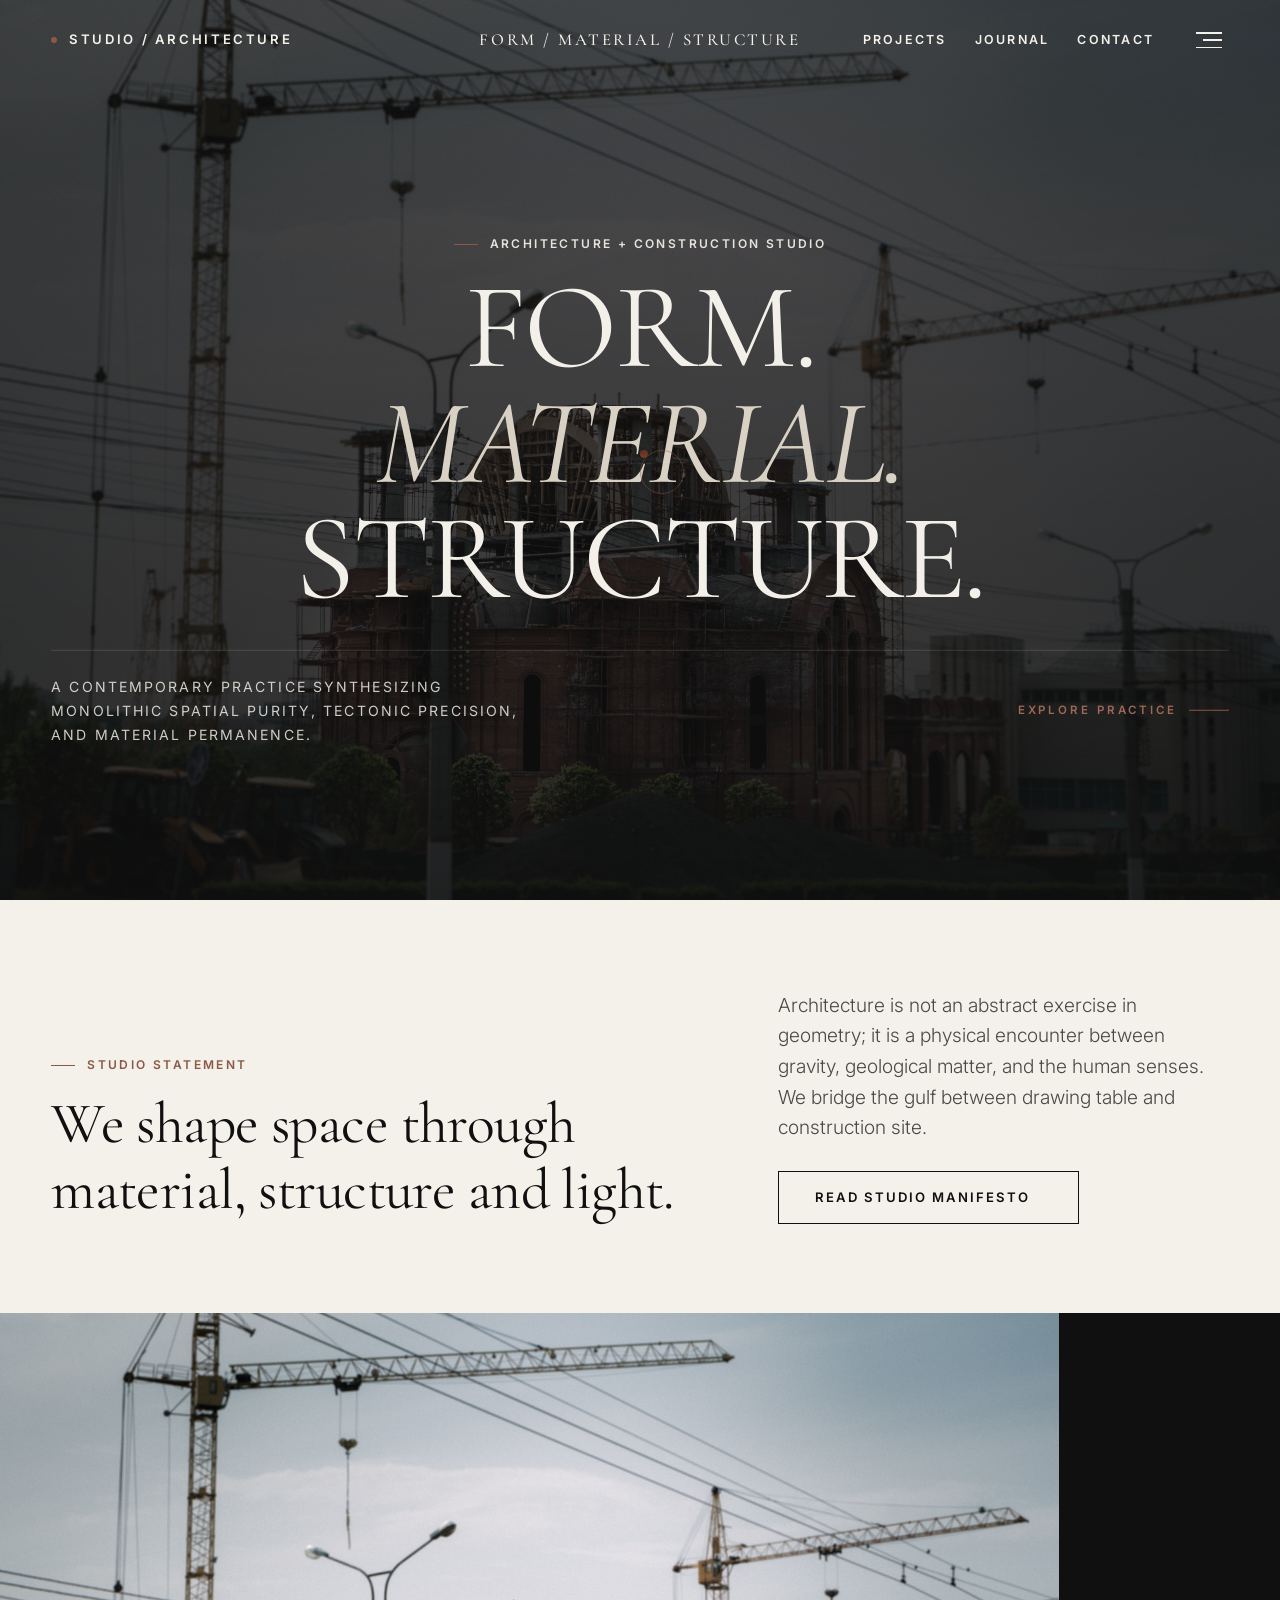
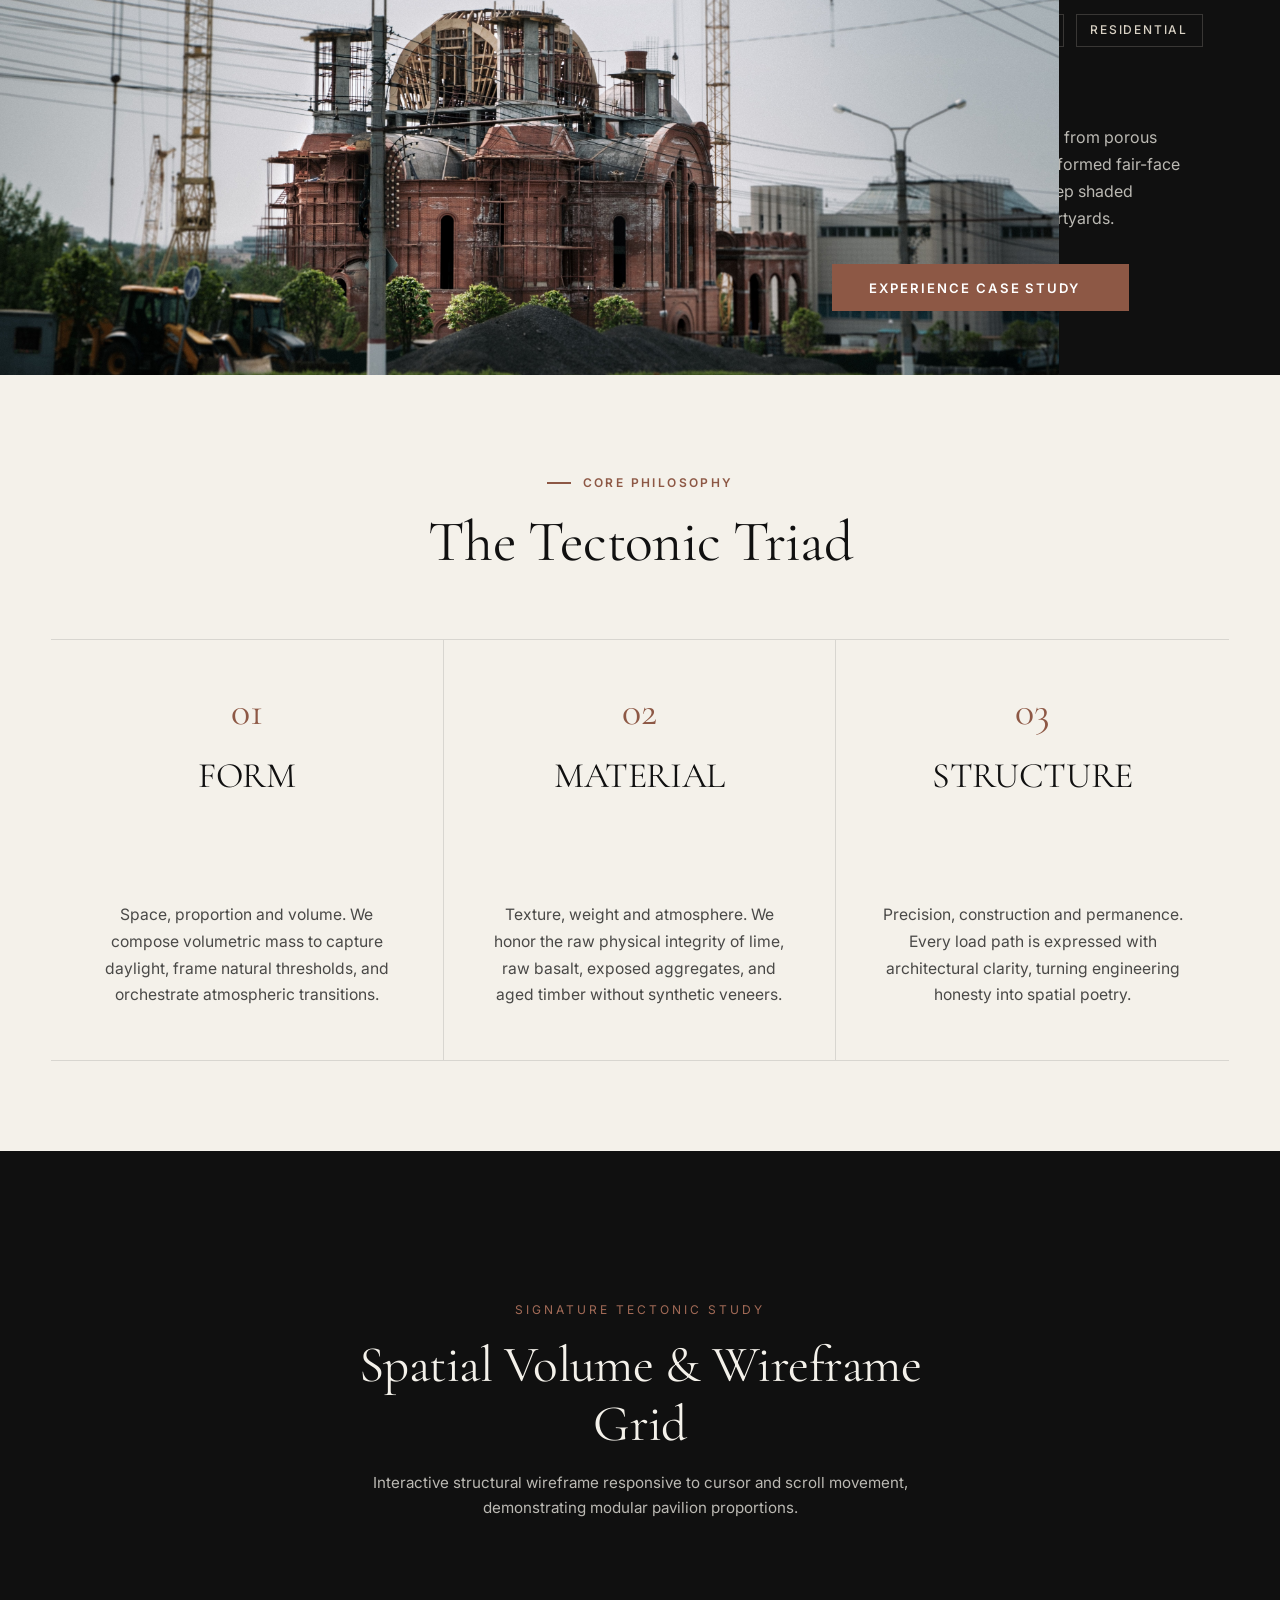
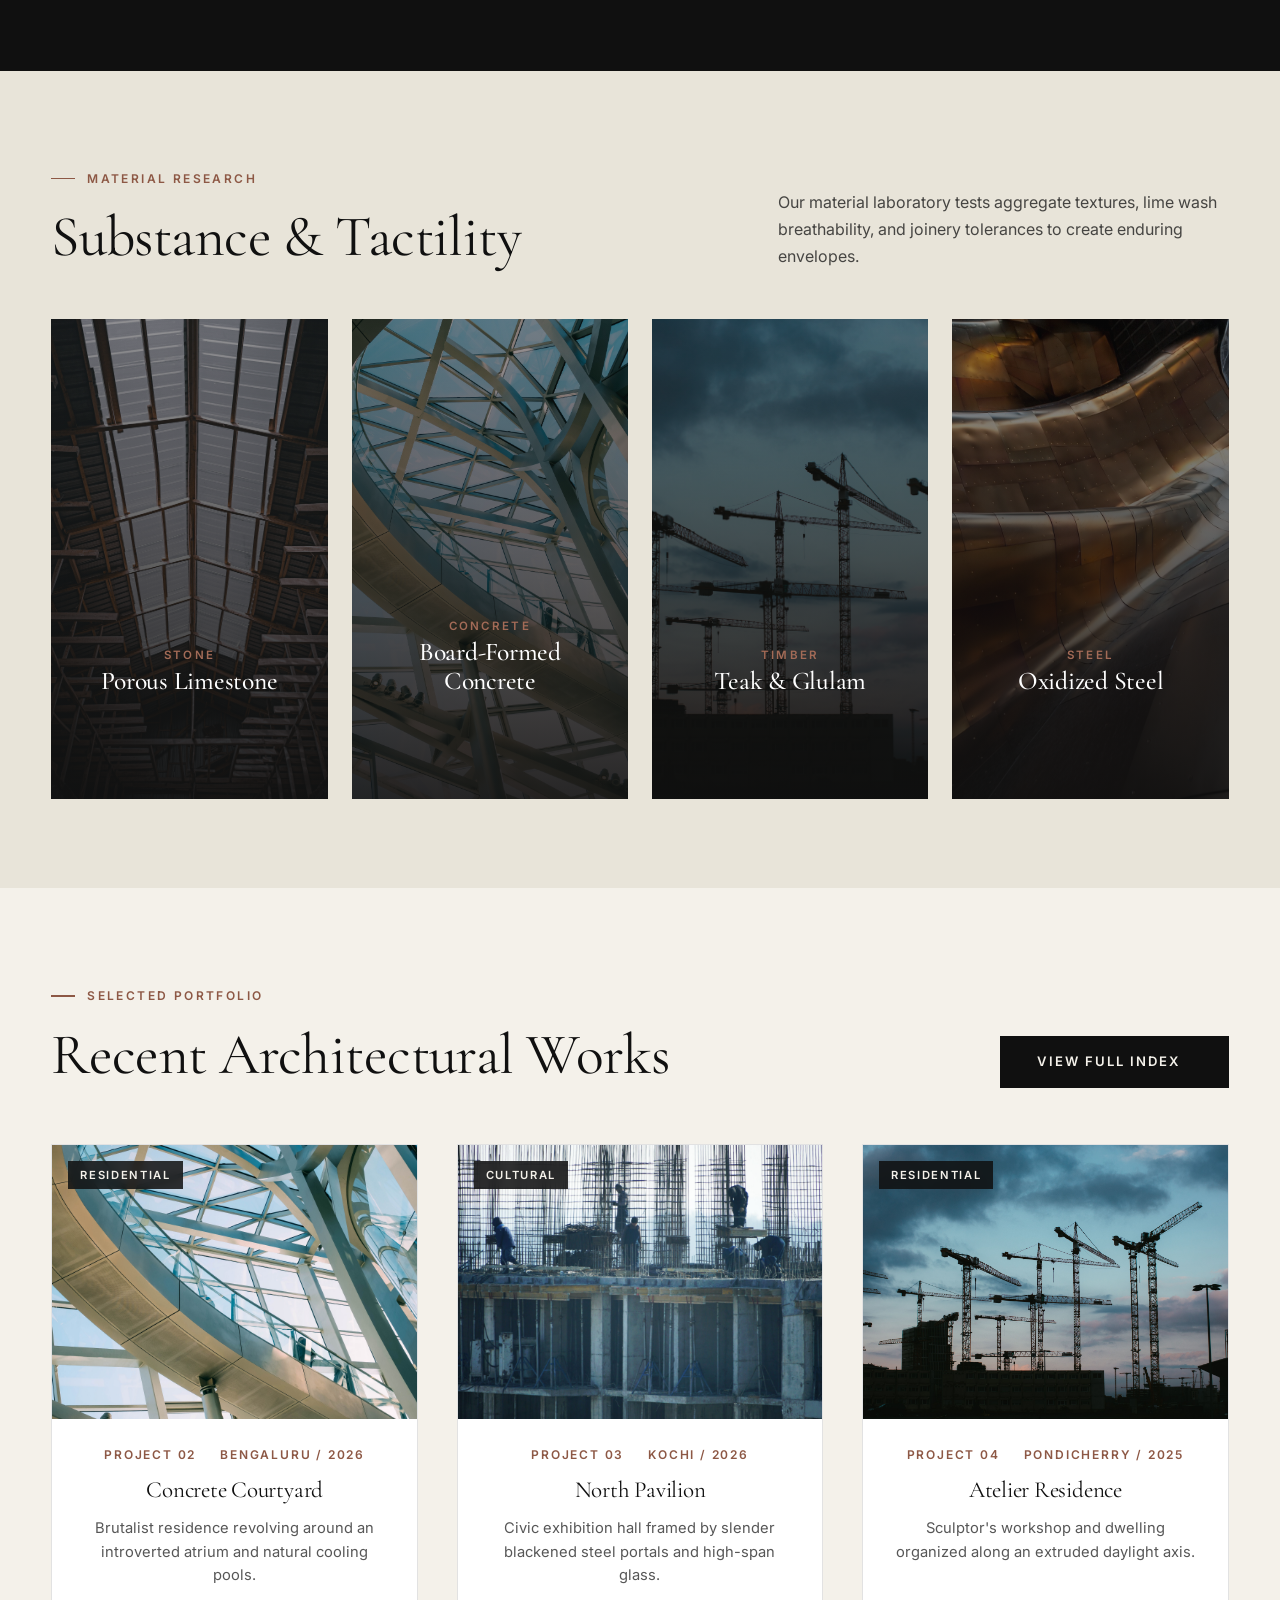
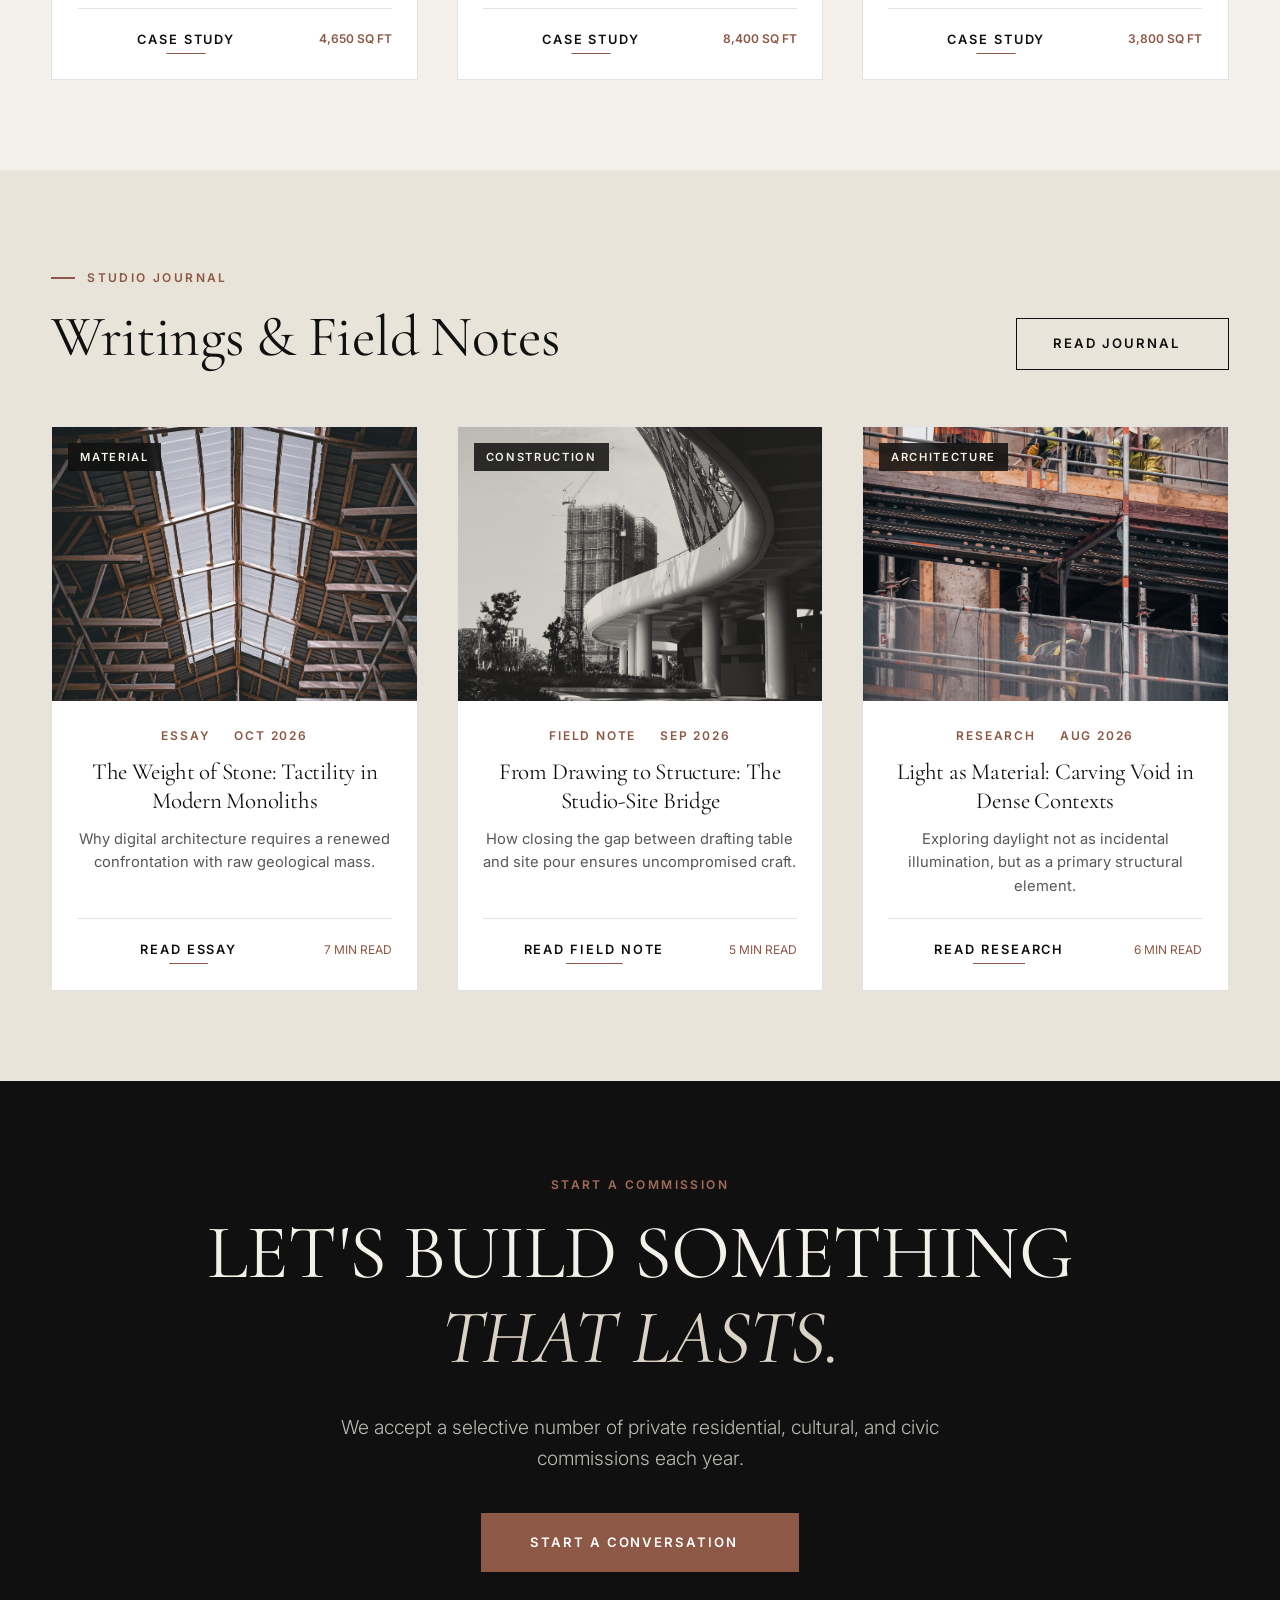
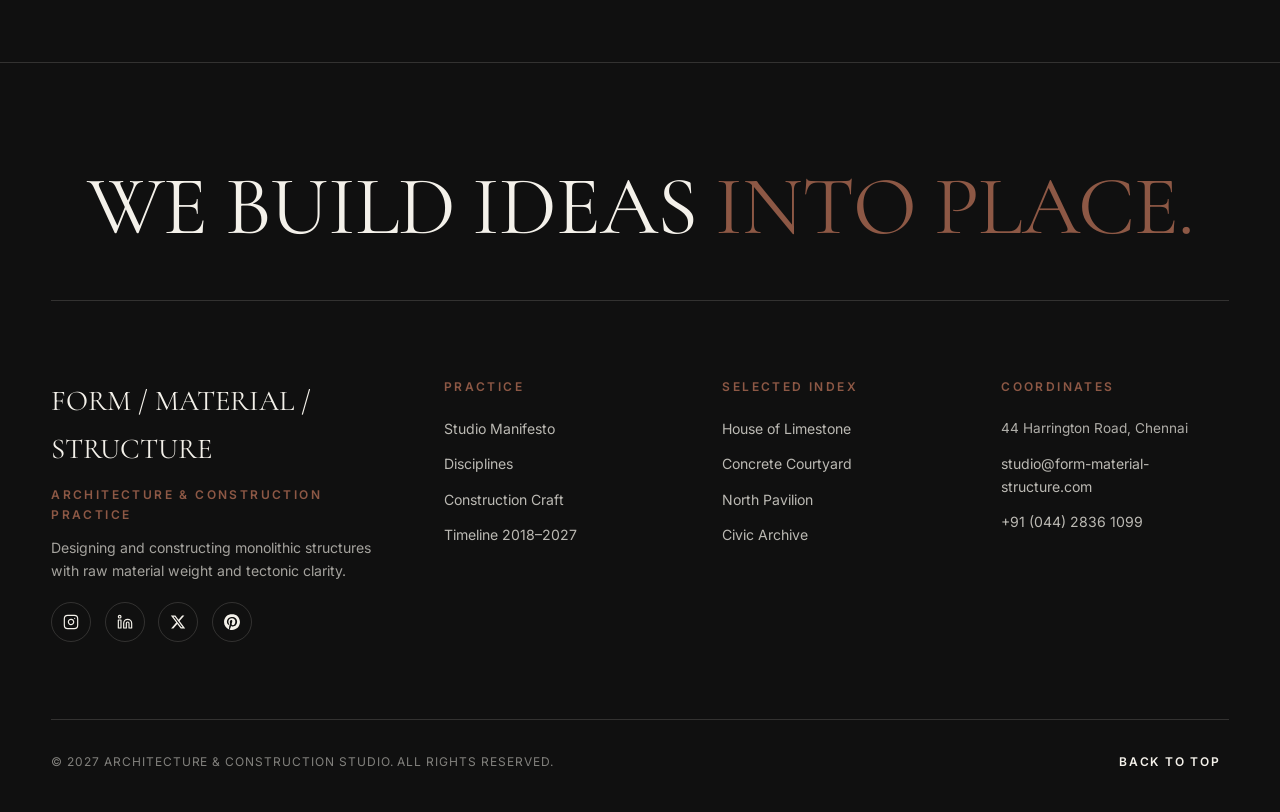
==== index.html @ 59d06e62 "first commit" ====
<!DOCTYPE html>
<html lang="en">
<head>
  <meta charset="UTF-8">
  <meta name="viewport" content="width=device-width, initial-scale=1.0">
  <title>Architecture & Construction Studio | Form. Material. Structure.</title>
  <meta name="description" content="Contemporary architectural practice and construction studio exploring form, material weight, and tectonic precision in the built environment.">
  
  <!-- CSS Stylesheets -->
  <link rel="stylesheet" href="https://cdn.jsdelivr.net/npm/swiper@11/swiper-bundle.min.css">
  <link rel="stylesheet" href="css/style.css">
  <link rel="stylesheet" href="css/animations.css">
  <link rel="stylesheet" href="css/responsive.css">

  <!-- Lucide Icons -->
  <script src="https://unpkg.com/lucide@latest"></script>
</head>
<body class="header-transparent-dark">

  <!-- ==================== GLOBAL NAVBAR ==================== -->
  <header class="site-header" id="site-header">
    <div class="container">
      <div class="navbar-inner">
        <!-- Brand Left -->
        <a href="index.html" class="nav-brand-left" aria-label="Studio Home">
          <span class="brand-dot"></span>
          <span>STUDIO / ARCHITECTURE</span>
        </a>

        <!-- Center Editorial Statement -->
        <div class="nav-center-statement">
          FORM / MATERIAL / STRUCTURE
        </div>

        <!-- Desktop Right Nav & Hamburger Trigger -->
        <div class="nav-right-desktop">
          <nav class="nav-links-list" aria-label="Desktop Navigation">
            <a href="projects.html" class="nav-link-item">Projects</a>
            <a href="journal.html" class="nav-link-item">Journal</a>
            <a href="contact.html" class="nav-link-item">Contact</a>
          </nav>
          <button class="menu-trigger" id="menu-trigger" aria-label="Open Navigation Menu" aria-expanded="false">
            <span class="hamburger-lines">
              <span></span>
              <span></span>
              <span></span>
            </span>
          </button>
        </div>
      </div>
    </div>
  </header>

  <!-- ==================== FULLSCREEN ARCHITECTURAL DRAWER ==================== -->
  <div class="mobile-drawer" id="mobile-drawer" role="dialog" aria-modal="true" aria-label="Navigation Menu">
    <div class="drawer-nav-grid">
      <div class="drawer-links-primary">
        <a href="index.html" class="drawer-link active"><span class="num">01</span><span>Home</span></a>
        <a href="studio.html" class="drawer-link"><span class="num">02</span><span>Studio</span></a>
        <a href="architecture.html" class="drawer-link"><span class="num">03</span><span>Architecture</span></a>
        <a href="construction.html" class="drawer-link"><span class="num">04</span><span>Construction</span></a>
        <a href="projects.html" class="drawer-link"><span class="num">05</span><span>Projects</span></a>
        <a href="journal.html" class="drawer-link"><span class="num">06</span><span>Journal</span></a>
        <a href="contact.html" class="drawer-link"><span class="num">07</span><span>Contact</span></a>
      </div>
      <div class="drawer-secondary-info">
        <div>
          <div class="drawer-col-title">Studio Location</div>
          <div class="drawer-address-block">
            <p>44 Harrington Road, Chetpet</p>
            <p>Chennai, Tamil Nadu 600031</p>
            <p>India</p>
          </div>
        </div>
        <div style="margin-top: 2rem;">
          <div class="drawer-col-title">Direct Inquiries</div>
          <div class="drawer-contact-block">
            <a href="mailto:studio@form-material-structure.com">studio@form-material-structure.com</a>
            <a href="tel:+914428361099">+91 (044) 2836 1099</a>
          </div>
        </div>
      </div>
    </div>
    <div class="drawer-bottom-bar">
      <p>FORM. MATERIAL. STRUCTURE. — ARCHITECTURE & CONSTRUCTION PRACTICE</p>
      <p>&copy; 2027 STUDIO. ALL RIGHTS RESERVED.</p>
    </div>
  </div>

  <main id="main-content">
    <!-- ==================== HERO SECTION ==================== -->
    <section class="hero-wrapper" id="home-hero">
      <div class="hero-bg-media">
        <img src="image/pexels-83080092-8922815.jpg" alt="Monolithic travertine and concrete architecture" fetchpriority="high">
      </div>
      <div class="hero-overlay-dark"></div>
      
      <div class="container hero-content">
        <div class="meta-label" style="color: var(--limestone-light);">ARCHITECTURE + CONSTRUCTION STUDIO</div>
        <h1 class="hero-massive-title">
          FORM.<br>
          <span class="accent-word">MATERIAL.</span><br>
          STRUCTURE.
        </h1>
        <div class="hero-sub-row">
          <p class="hero-sub-text">
            A contemporary practice synthesizing monolithic spatial purity, tectonic precision, and material permanence.
          </p>
          <div class="scroll-indicator">
            <span>EXPLORE PRACTICE</span>
            <div class="scroll-indicator-line"></div>
          </div>
        </div>
      </div>
    </section>

    <!-- ==================== EDITORIAL INTRO ==================== -->
    <section class="section section-paper" id="home-intro">
      <div class="container">
        <div class="header-grid">
          <div>
            <span class="meta-label">Studio Statement</span>
            <h2>We shape space through material, structure and light.</h2>
          </div>
          <div>
            <p class="lead-p header-desc">
              Architecture is not an abstract exercise in geometry; it is a physical encounter between gravity, geological matter, and the human senses. We bridge the gulf between drawing table and construction site.
            </p>
            <div style="margin-top: 1.75rem;">
              <a href="studio.html" class="btn btn-secondary">Read Studio Manifesto <i data-lucide="arrow-right"></i></a>
            </div>
          </div>
        </div>
      </div>
    </section>

    <!-- ==================== FEATURED PROJECT SHOWCASE ==================== -->
    <section class="section section-dark" style="padding-top: 0; padding-bottom: 0;">
      <div class="featured-project-container" data-cursor="project" onclick="openProjectModal('house-of-limestone')">
        <div class="featured-media">
          <img src="image/pexels-83080092-8922815.jpg" alt="House of Limestone Chennai">
        </div>
        <div class="featured-info">
          <div class="featured-num">01</div>
          <span class="meta-label" style="color: var(--oxide-light);">Featured Commission</span>
          <h2 class="featured-title">House of Limestone</h2>
          <div class="featured-tags">
            <span class="featured-tag">Chennai / India</span>
            <span class="featured-tag">2027</span>
            <span class="featured-tag">Residential</span>
            <span class="featured-tag">Limestone / Concrete</span>
          </div>
          <p class="header-desc" style="margin-bottom: 2rem;">
            A monolithic dwelling sculpted from porous regional limestone and board-formed fair-face concrete, designed around deep shaded colonnades and rainwater courtyards.
          </p>
          <div>
            <button class="btn btn-oxide" onclick="event.stopPropagation(); openProjectModal('house-of-limestone')">
              Experience Case Study <i data-lucide="arrow-up-right"></i>
            </button>
          </div>
        </div>
      </div>
    </section>

    <!-- ==================== PHILOSOPHY TRIPTYCH ==================== -->
    <section class="section section-paper" id="philosophy">
      <div class="container">
        <div class="section-header">
          <span class="meta-label">Core Philosophy</span>
          <h2>The Tectonic Triad</h2>
        </div>
        <div class="philosophy-grid">
          <div class="philosophy-col">
            <div>
              <div class="philosophy-num">01</div>
              <h3 class="philosophy-title">FORM</h3>
            </div>
            <p class="philosophy-desc">
              Space, proportion and volume. We compose volumetric mass to capture daylight, frame natural thresholds, and orchestrate atmospheric transitions.
            </p>
          </div>
          <div class="philosophy-col">
            <div>
              <div class="philosophy-num">02</div>
              <h3 class="philosophy-title">MATERIAL</h3>
            </div>
            <p class="philosophy-desc">
              Texture, weight and atmosphere. We honor the raw physical integrity of lime, raw basalt, exposed aggregates, and aged timber without synthetic veneers.
            </p>
          </div>
          <div class="philosophy-col">
            <div>
              <div class="philosophy-num">03</div>
              <h3 class="philosophy-title">STRUCTURE</h3>
            </div>
            <p class="philosophy-desc">
              Precision, construction and permanence. Every load path is expressed with architectural clarity, turning engineering honesty into spatial poetry.
            </p>
          </div>
        </div>
      </div>
    </section>

    <!-- ==================== THREE.JS SIGNATURE 3D FEATURE ==================== -->
    <section class="three-signature-container" id="three-feature">
      <div id="three-canvas-container"></div>
      <div class="three-overlay-text">
        <div class="three-tag">Signature Tectonic Study</div>
        <h3 class="three-title">Spatial Volume & Wireframe Grid</h3>
        <p class="three-desc">Interactive structural wireframe responsive to cursor and scroll movement, demonstrating modular pavilion proportions.</p>
      </div>
    </section>

    <!-- ==================== MATERIAL STUDIES INTERACTION ==================== -->
    <section class="section section-paper-alt" id="materials-preview">
      <div class="container">
        <div class="header-grid" style="margin-bottom: 3rem;">
          <div>
            <span class="meta-label">Material Research</span>
            <h2>Substance & Tactility</h2>
          </div>
          <p class="header-desc">
            Our material laboratory tests aggregate textures, lime wash breathability, and joinery tolerances to create enduring envelopes.
          </p>
        </div>

        <div class="material-grid">
          <!-- Material 1: Limestone -->
          <div class="material-card" data-cursor="explore">
            <div class="material-card-bg">
              <img src="image/pexels-ishahidsultan-7055821.jpg" alt="Limestone texture detail" loading="lazy">
            </div>
            <div class="material-card-overlay"></div>
            <div class="material-card-content">
              <span class="material-tag">Stone</span>
              <h4 class="material-title">Porous Limestone</h4>
              <p class="material-specs">Hand-dressed compressive masonry with natural thermal lag properties.</p>
            </div>
          </div>

          <!-- Material 2: Raw Concrete -->
          <div class="material-card" data-cursor="explore">
            <div class="material-card-bg">
              <img src="image/pexels-adrien-olichon-1257089-3137047.jpg" alt="Raw board-formed concrete" loading="lazy">
            </div>
            <div class="material-card-overlay"></div>
            <div class="material-card-content">
              <span class="material-tag">Concrete</span>
              <h4 class="material-title">Board-Formed Concrete</h4>
              <p class="material-specs">Slag-blend matrix retaining the rich grain of rough-sawn pine molds.</p>
            </div>
          </div>

          <!-- Material 3: Reclaimed Timber -->
          <div class="material-card" data-cursor="explore">
            <div class="material-card-bg">
              <img src="image/pexels-felix-haumann-1938529-10143241.jpg" alt="Architectural timber trusses" loading="lazy">
            </div>
            <div class="material-card-overlay"></div>
            <div class="material-card-content">
              <span class="material-tag">Timber</span>
              <h4 class="material-title">Teak & Glulam</h4>
              <p class="material-specs">Precision mortise-and-tenon spans seasoned for tropical climates.</p>
            </div>
          </div>

          <!-- Material 4: Weathering Steel -->
          <div class="material-card" data-cursor="explore">
            <div class="material-card-bg">
              <img src="image/sakulich-copper-1081825_1920.jpg" alt="Oxidized architectural steel" loading="lazy">
            </div>
            <div class="material-card-overlay"></div>
            <div class="material-card-content">
              <span class="material-tag">Steel</span>
              <h4 class="material-title">Oxidized Steel</h4>
              <p class="material-specs">Self-healing patina forming an impervious barrier against coastal moisture.</p>
            </div>
          </div>
        </div>
      </div>
    </section>

    <!-- ==================== SELECTED PROJECTS PREVIEW ==================== -->
    <section class="section section-paper" id="selected-projects">
      <div class="container">
        <div class="header-grid" style="margin-bottom: 3.5rem;">
          <div>
            <span class="meta-label">Selected Portfolio</span>
            <h2>Recent Architectural Works</h2>
          </div>
          <div style="text-align: right;">
            <a href="projects.html" class="btn btn-primary">View Full Index <i data-lucide="arrow-right"></i></a>
          </div>
        </div>

        <div class="card-grid card-grid-3">
          <!-- Project 02 Card -->
          <article class="arch-card" data-cursor="project" onclick="openProjectModal('concrete-courtyard')">
            <div class="arch-card-media">
              <img src="image/pexels-adrien-olichon-1257089-3137047.jpg" alt="Concrete Courtyard Bengaluru" loading="lazy">
              <span class="arch-card-badge">Residential</span>
            </div>
            <div class="arch-card-body">
              <div>
                <div class="arch-card-meta-top">
                  <span>PROJECT 02</span>
                  <span>Bengaluru / 2026</span>
                </div>
                <h3 class="arch-card-title">Concrete Courtyard</h3>
                <p class="arch-card-desc">Brutalist residence revolving around an introverted atrium and natural cooling pools.</p>
              </div>
              <div class="arch-card-footer">
                <span class="btn-link">Case Study</span>
                <span style="font-size: 0.75rem; color: var(--oxide); font-weight: 600;">4,650 SQ FT</span>
              </div>
            </div>
          </article>

          <!-- Project 03 Card -->
          <article class="arch-card" data-cursor="project" onclick="openProjectModal('north-pavilion')">
            <div class="arch-card-media">
              <img src="image/pexels-breaks-30832160.jpg" alt="North Pavilion Kochi" loading="lazy">
              <span class="arch-card-badge">Cultural</span>
            </div>
            <div class="arch-card-body">
              <div>
                <div class="arch-card-meta-top">
                  <span>PROJECT 03</span>
                  <span>Kochi / 2026</span>
                </div>
                <h3 class="arch-card-title">North Pavilion</h3>
                <p class="arch-card-desc">Civic exhibition hall framed by slender blackened steel portals and high-span glass.</p>
              </div>
              <div class="arch-card-footer">
                <span class="btn-link">Case Study</span>
                <span style="font-size: 0.75rem; color: var(--oxide); font-weight: 600;">8,400 SQ FT</span>
              </div>
            </div>
          </article>

          <!-- Project 04 Card -->
          <article class="arch-card" data-cursor="project" onclick="openProjectModal('atelier-residence')">
            <div class="arch-card-media">
              <img src="image/pexels-felix-haumann-1938529-10143241.jpg" alt="Atelier Residence Pondicherry" loading="lazy">
              <span class="arch-card-badge">Residential</span>
            </div>
            <div class="arch-card-body">
              <div>
                <div class="arch-card-meta-top">
                  <span>PROJECT 04</span>
                  <span>Pondicherry / 2025</span>
                </div>
                <h3 class="arch-card-title">Atelier Residence</h3>
                <p class="arch-card-desc">Sculptor's workshop and dwelling organized along an extruded daylight axis.</p>
              </div>
              <div class="arch-card-footer">
                <span class="btn-link">Case Study</span>
                <span style="font-size: 0.75rem; color: var(--oxide); font-weight: 600;">3,800 SQ FT</span>
              </div>
            </div>
          </article>
        </div>
      </div>
    </section>

    <!-- ==================== JOURNAL PREVIEW ==================== -->
    <section class="section section-paper-alt" id="journal-preview">
      <div class="container">
        <div class="header-grid" style="margin-bottom: 3.5rem;">
          <div>
            <span class="meta-label">Studio Journal</span>
            <h2>Writings & Field Notes</h2>
          </div>
          <div style="text-align: right;">
            <a href="journal.html" class="btn btn-secondary">Read Journal <i data-lucide="arrow-right"></i></a>
          </div>
        </div>

        <div class="card-grid card-grid-3">
          <article class="arch-card" onclick="openArticleModal('weight-of-stone')">
            <div class="arch-card-media">
              <img src="image/pexels-ishahidsultan-7055821.jpg" alt="The Weight of Stone essay" loading="lazy">
              <span class="arch-card-badge">Material</span>
            </div>
            <div class="arch-card-body">
              <div>
                <div class="arch-card-meta-top">
                  <span>ESSAY</span>
                  <span>OCT 2026</span>
                </div>
                <h3 class="arch-card-title">The Weight of Stone: Tactility in Modern Monoliths</h3>
                <p class="arch-card-desc">Why digital architecture requires a renewed confrontation with raw geological mass.</p>
              </div>
              <div class="arch-card-footer">
                <span class="btn-link">Read Essay</span>
                <span style="font-size: 0.75rem; color: var(--oxide);">7 MIN READ</span>
              </div>
            </div>
          </article>

          <article class="arch-card" onclick="openArticleModal('drawing-to-structure')">
            <div class="arch-card-media">
              <img src="image/pexels-sunny-li-2152532581-38532228.jpg" alt="Drawing to structure" loading="lazy">
              <span class="arch-card-badge">Construction</span>
            </div>
            <div class="arch-card-body">
              <div>
                <div class="arch-card-meta-top">
                  <span>FIELD NOTE</span>
                  <span>SEP 2026</span>
                </div>
                <h3 class="arch-card-title">From Drawing to Structure: The Studio-Site Bridge</h3>
                <p class="arch-card-desc">How closing the gap between drafting table and site pour ensures uncompromised craft.</p>
              </div>
              <div class="arch-card-footer">
                <span class="btn-link">Read Field Note</span>
                <span style="font-size: 0.75rem; color: var(--oxide);">5 MIN READ</span>
              </div>
            </div>
          </article>

          <article class="arch-card" onclick="openArticleModal('space-made-visible')">
            <div class="arch-card-media">
              <img src="image/pexels-njeromin-12314551.jpg" alt="Light as Material" loading="lazy">
              <span class="arch-card-badge">Architecture</span>
            </div>
            <div class="arch-card-body">
              <div>
                <div class="arch-card-meta-top">
                  <span>RESEARCH</span>
                  <span>AUG 2026</span>
                </div>
                <h3 class="arch-card-title">Light as Material: Carving Void in Dense Contexts</h3>
                <p class="arch-card-desc">Exploring daylight not as incidental illumination, but as a primary structural element.</p>
              </div>
              <div class="arch-card-footer">
                <span class="btn-link">Read Research</span>
                <span style="font-size: 0.75rem; color: var(--oxide);">6 MIN READ</span>
              </div>
            </div>
          </article>
        </div>
      </div>
    </section>

    <!-- ==================== FINAL CALL TO ACTION ==================== -->
    <section class="section section-dark" id="cta-section">
      <div class="container" style="text-align: center;">
        <span class="meta-label no-line" style="color: var(--oxide-light); justify-content: center;">Start A Commission</span>
        <h2 style="font-size: clamp(2.5rem, 6vw, 5rem); margin-bottom: 2rem; line-height: 1.1;">
          LET'S BUILD SOMETHING<br><span style="color: var(--limestone); font-style: italic;">THAT LASTS.</span>
        </h2>
        <p class="lead-p" style="max-width: 620px; margin: 0 auto 2.5rem; color: rgba(244,241,234,0.75);">
          We accept a selective number of private residential, cultural, and civic commissions each year.
        </p>
        <div>
          <a href="contact.html" class="btn btn-oxide" style="padding: 1.1rem 3rem;">
            START A CONVERSATION <i data-lucide="arrow-right"></i>
          </a>
        </div>
      </div>
    </section>
  </main>

  <!-- ==================== SIGNATURE PROJECT MODAL ==================== -->
  <div class="project-modal" id="project-modal" role="dialog" aria-modal="true" aria-label="Project Case Study">
    <button class="modal-close-btn" aria-label="Close Project Modal"><i data-lucide="x"></i></button>
    <div class="modal-content-wrapper">
      <div class="meta-label modal-project-num" style="color: var(--oxide-light);">PROJECT 01</div>
      <div class="modal-hero-grid">
        <div>
          <h2 class="modal-project-title">Project Title</h2>
          <p class="lead-p modal-project-subtitle" style="color: var(--limestone); margin-bottom: 1.5rem;"></p>
          <p class="modal-project-desc" style="color: rgba(244,241,234,0.8); line-height: 1.8;"></p>
        </div>
        <div class="modal-specs-table">
          <!-- Populated by main.js -->
        </div>
      </div>

      <!-- Swiper Slider in Modal -->
      <div class="swiper modal-swiper-container">
        <div class="swiper-wrapper modal-swiper-wrapper">
          <!-- Populated by main.js -->
        </div>
        <div class="swiper-pagination"></div>
        <div class="swiper-button-next" style="color: var(--paper);"></div>
        <div class="swiper-button-prev" style="color: var(--paper);"></div>
      </div>
    </div>
  </div>

  <!-- ==================== JOURNAL READER MODAL ==================== -->
  <div class="project-modal" id="journal-modal" role="dialog" aria-modal="true" aria-label="Article Reader">
    <button class="modal-close-btn journal-modal-close" aria-label="Close Article Modal"><i data-lucide="x"></i></button>
    <div class="modal-content-wrapper" style="max-width: 920px;">
      <div class="meta-label article-modal-cat" style="color: var(--oxide-light);">MATERIAL / OCT 2026</div>
      <h2 class="article-modal-title" style="font-size: clamp(2.2rem, 4.5vw, 3.8rem); margin-bottom: 2rem;"></h2>
      <div style="width: 100%; aspect-ratio: 16/9; overflow: hidden; margin-bottom: 2.5rem; background: var(--limestone);">
        <img src="" alt="" class="article-modal-img" style="width:100%; height:100%; object-fit: cover;">
      </div>
      <div class="article-modal-body" style="font-size: 1.1rem; line-height: 1.8; color: rgba(244,241,234,0.85);">
        <!-- Populated dynamically -->
      </div>
    </div>
  </div>

  <!-- ==================== MONOLITHIC FOOTER ==================== -->
  <footer class="site-footer">
    <div class="container">
      <div class="footer-statement-massive">
        WE BUILD IDEAS <span class="oxide-text">INTO PLACE.</span>
      </div>

      <div class="footer-grid">
        <div>
          <div class="footer-brand-title">FORM / MATERIAL / STRUCTURE</div>
          <div class="meta-label no-line" style="margin-bottom: 0.75rem;">ARCHITECTURE & CONSTRUCTION PRACTICE</div>
          <p class="footer-tagline">
            Designing and constructing monolithic structures with raw material weight and tectonic clarity.
          </p>
          <div class="social-links-row" style="margin-top: 1.25rem;">
            <a href="https://instagram.com" target="_blank" rel="noopener" class="social-icon-btn" aria-label="Instagram">
              <svg viewBox="0 0 24 24" fill="none" stroke="currentColor" stroke-width="1.75" stroke-linecap="round" stroke-linejoin="round"><rect width="20" height="20" x="2" y="2" rx="5" ry="5"/><path d="M16 11.37A4 4 0 1 1 12.63 8 4 4 0 0 1 16 11.37z"/><line x1="17.5" x2="17.51" y1="6.5" y2="6.5"/></svg>
            </a>
            <a href="https://linkedin.com" target="_blank" rel="noopener" class="social-icon-btn" aria-label="LinkedIn">
              <svg viewBox="0 0 24 24" fill="none" stroke="currentColor" stroke-width="1.75" stroke-linecap="round" stroke-linejoin="round"><path d="M16 8a6 6 0 0 1 6 6v7h-4v-7a2 2 0 0 0-2-2 2 2 0 0 0-2 2v7h-4v-7a6 6 0 0 1 6-6z"/><rect width="4" height="12" x="2" y="9"/><circle cx="4" cy="4" r="2"/></svg>
            </a>
            <a href="https://twitter.com" target="_blank" rel="noopener" class="social-icon-btn" aria-label="Twitter">
              <svg viewBox="0 0 24 24" fill="currentColor"><path d="M18.244 2.25h3.308l-7.227 8.26 8.502 11.24H16.17l-5.214-6.817L4.99 21.75H1.68l7.73-8.835L1.254 2.25H8.08l4.713 6.231zm-1.161 17.52h1.833L7.084 4.126H5.117z"/></svg>
            </a>
            <a href="https://pinterest.com" target="_blank" rel="noopener" class="social-icon-btn" aria-label="Pinterest">
              <svg viewBox="0 0 24 24" fill="currentColor"><path d="M12.017 0C5.396 0 .029 5.367.029 11.987c0 5.079 3.158 9.417 7.618 11.162-.105-.949-.199-2.403.041-3.439.219-.937 1.406-5.957 1.406-5.957s-.359-.72-.359-1.781c0-1.663.967-2.911 2.168-2.911 1.024 0 1.518.769 1.518 1.69 0 1.029-.655 2.568-.994 3.995-.283 1.194.599 2.169 1.777 2.169 2.133 0 3.772-2.249 3.772-5.495 0-2.873-2.064-4.882-5.012-4.882-3.414 0-5.418 2.561-5.418 5.207 0 1.031.397 2.138.893 2.738.098.119.112.224.083.345-.09.375-.291 1.199-.334 1.357-.053.225-.172.271-.401.165-1.495-.69-2.433-2.878-2.433-4.646 0-3.776 2.748-7.252 7.92-7.252 4.158 0 7.392 2.967 7.392 6.923 0 4.135-2.607 7.462-6.233 7.462-1.214 0-2.354-.629-2.758-1.379l-.749 2.848c-.269 1.045-1.004 2.352-1.498 3.146 1.123.345 2.306.535 3.55.535 6.607 0 11.985-5.365 11.985-11.987C23.97 5.39 18.592.026 11.985.026L12.017 0z"/></svg>
            </a>
          </div>
        </div>

        <div>
          <div class="footer-col-title">Practice</div>
          <nav class="footer-links-list">
            <a href="studio.html">Studio Manifesto</a>
            <a href="architecture.html">Disciplines</a>
            <a href="construction.html">Construction Craft</a>
            <a href="studio.html#timeline">Timeline 2018–2027</a>
          </nav>
        </div>

        <div>
          <div class="footer-col-title">Selected Index</div>
          <nav class="footer-links-list">
            <a href="projects.html">House of Limestone</a>
            <a href="projects.html">Concrete Courtyard</a>
            <a href="projects.html">North Pavilion</a>
            <a href="projects.html">Civic Archive</a>
          </nav>
        </div>

        <div>
          <div class="footer-col-title">Coordinates</div>
          <div class="footer-links-list">
            <span style="font-size: 0.85rem; color: rgba(244,241,234,0.7);">44 Harrington Road, Chennai</span>
            <a href="mailto:studio@form-material-structure.com">studio@form-material-structure.com</a>
            <a href="tel:+914428361099">+91 (044) 2836 1099</a>
          </div>
        </div>
      </div>

      <div class="footer-bottom-row">
        <div>&copy; 2027 ARCHITECTURE & CONSTRUCTION STUDIO. ALL RIGHTS RESERVED.</div>
        <button class="footer-back-to-top" aria-label="Scroll back to top">
          <span>BACK TO TOP</span>
          <i data-lucide="arrow-up"></i>
        </button>
      </div>
    </div>
  </footer>

  <!-- Scripts -->
  <script src="https://cdnjs.cloudflare.com/ajax/libs/three.js/r128/three.min.js"></script>
  <script src="https://cdn.jsdelivr.net/npm/gsap@3.12.5/dist/gsap.min.js"></script>
  <script src="https://cdn.jsdelivr.net/npm/gsap@3.12.5/dist/ScrollTrigger.min.js"></script>
  <script src="https://cdn.jsdelivr.net/gh/studio-freight/lenis@1.0.29/bundled/lenis.min.js"></script>
  <script src="https://cdn.jsdelivr.net/npm/swiper@11/swiper-bundle.min.js"></script>

  <!-- Studio Custom Modules -->
  <script src="js/projects-data.js"></script>
  <script src="js/navigation.js"></script>
  <script src="js/cursor.js"></script>
  <script src="js/three-scene.js"></script>
  <script src="js/animations.js"></script>
  <script src="js/main.js"></script>
  <script>lucide.createIcons();</script>
</body>
</html>
---- css/style.css ----
/* ==========================================================================
   ARCHITECTURE & CONSTRUCTION STUDIO — DESIGN SYSTEM & CORE STYLES
   "FORM. MATERIAL. STRUCTURE."
   ========================================================================== */

/* --- GOOGLE FONTS IMPORT --- */
@import url('https://fonts.googleapis.com/css2?family=Cormorant+Garamond:ital,wght@0,300;0,400;0,500;0,600;0,700;1,400&family=DM+Serif+Display:ital@0;1&family=Inter:wght@300;400;500;600;700&family=Manrope:wght@300;400;500;600&display=swap');

/* --- CSS VARIABLES & TOKENS --- */
:root {
  /* Brand Palette */
  --ink: #101010;
  --ink-light: #1c1c1c;
  --ink-card: #181818;
  --limestone: #D9D2C5;
  --limestone-light: #E7E3DC;
  --limestone-dark: #C2BAAC;
  --paper: #F4F1EA;
  --paper-card: #ECE8DE;
  --paper-alt: #E8E4D9;
  --oxide: #8D5845;
  --oxide-hover: #724231;
  --oxide-light: #A36B57;

  /* Typography Fonts */
  --font-serif: 'Cormorant Garamond', 'DM Serif Display', Georgia, serif;
  --font-display: 'DM Serif Display', 'Cormorant Garamond', Georgia, serif;
  --font-sans: 'Inter', 'Manrope', -apple-system, BlinkMacSystemFont, 'Segoe UI', Roboto, sans-serif;
  --font-mono: 'SF Mono', 'Courier New', monospace;

  /* Spacing Scale */
  --space-xs: 0.5rem;
  --space-sm: 1rem;
  --space-md: 1.5rem;
  --space-lg: 2.5rem;
  --space-xl: 4rem;
  --space-2xl: 6.5rem;
  --space-3xl: 9rem;

  /* Container & Layout */
  --container-max-width: 1400px;
  --container-padding: clamp(1.25rem, 4vw, 3.5rem);
  --header-height: 80px;
  --border-subtle: rgba(16, 16, 16, 0.12);
  --border-subtle-dark: rgba(244, 241, 234, 0.15);
  --border-oxide: rgba(141, 88, 69, 0.35);

  /* Transitions */
  --transition-fast: 0.2s cubic-bezier(0.25, 1, 0.5, 1);
  --transition-smooth: 0.4s cubic-bezier(0.16, 1, 0.3, 1);
  --transition-slow: 0.7s cubic-bezier(0.16, 1, 0.3, 1);
}

/* --- GLOBAL RESET & BASE --- */
*, *::before, *::after {
  box-sizing: border-box;
  margin: 0;
  padding: 0;
}

html {
  font-size: 16px;
  scroll-behavior: auto; /* Handled smoothly by fast Lenis */
  -webkit-font-smoothing: antialiased;
  -moz-osx-font-smoothing: grayscale;
  text-rendering: optimizeLegibility;
  background-color: var(--paper);
  color: var(--ink);
  overflow-x: hidden;
}

body {
  font-family: var(--font-sans);
  background-color: var(--paper);
  color: var(--ink);
  line-height: 1.65;
  font-weight: 400;
  overflow-x: hidden;
  position: relative;
  min-height: 100vh;
  display: flex;
  flex-direction: column;
}

/* Base Headings & Typography */
h1, h2, h3, h4, h5, h6 {
  font-family: var(--font-serif);
  font-weight: 400;
  line-height: 1.15;
  color: inherit;
  letter-spacing: -0.01em;
}

h1 {
  font-size: clamp(2.5rem, 6.5vw, 5.5rem);
  font-weight: 400;
  text-align: center;
}

h2 {
  font-size: clamp(2rem, 4.5vw, 3.75rem);
  font-weight: 400;
}

h3 {
  font-size: clamp(1.4rem, 2.5vw, 2.25rem);
  font-weight: 400;
}

h4 {
  font-size: clamp(1.15rem, 1.8vw, 1.5rem);
  font-weight: 500;
}

p {
  font-size: clamp(0.95rem, 1.1vw, 1.05rem);
  line-height: 1.7;
  color: inherit;
}

p.lead-p {
  font-size: clamp(1.15rem, 1.5vw, 1.35rem);
  line-height: 1.6;
  font-weight: 300;
}

a {
  color: inherit;
  text-decoration: none;
  transition: color var(--transition-fast), opacity var(--transition-fast);
}

img {
  max-width: 100%;
  height: auto;
  display: block;
  object-fit: cover;
  object-position: center;
}

ul, ol {
  list-style: none;
}

button, input, textarea, select {
  font-family: inherit;
  font-size: inherit;
  color: inherit;
}

/* --- UNIFIED CONTAINER SYSTEM --- */
.container {
  width: 100%;
  max-width: var(--container-max-width);
  margin-left: auto;
  margin-right: auto;
  padding-left: var(--container-padding);
  padding-right: var(--container-padding);
}

.container-narrow {
  width: 100%;
  max-width: 1080px;
  margin-left: auto;
  margin-right: auto;
  padding-left: var(--container-padding);
  padding-right: var(--container-padding);
}

.container-fluid {
  width: 100%;
  padding-left: var(--container-padding);
  padding-right: var(--container-padding);
}

/* Section Spacing Classes */
.section {
  padding-top: clamp(3.5rem, 7vw, 7rem);
  padding-bottom: clamp(3.5rem, 7vw, 7rem);
  position: relative;
  width: 100%;
}

.section-dark {
  background-color: var(--ink);
  color: var(--paper);
}

.section-limestone {
  background-color: var(--limestone);
  color: var(--ink);
}

.section-paper {
  background-color: var(--paper);
  color: var(--ink);
}

.section-paper-alt {
  background-color: var(--paper-alt);
  color: var(--ink);
}

/* Subtle architectural divider line */
.arch-divider {
  width: 100%;
  height: 1px;
  background-color: var(--border-subtle);
  margin: var(--space-xl) 0;
}

.section-dark .arch-divider {
  background-color: var(--border-subtle-dark);
}

/* --- SECTION LABELS & EDITORIAL HEADERS --- */
.section-header {
  margin-bottom: clamp(2.5rem, 5vw, 4.5rem);
  position: relative;
  text-align: center;
}

.section-header.text-center {
  text-align: center;
}

.meta-label {
  font-family: var(--font-sans);
  font-size: 0.75rem;
  font-weight: 600;
  letter-spacing: 0.2em;
  text-transform: uppercase;
  color: var(--oxide);
  display: inline-flex;
  align-items: center;
  justify-content: center;
  gap: 0.75rem;
  margin-bottom: 1rem;
}

.meta-label::before {
  content: '';
  display: inline-block;
  width: 24px;
  height: 1.5px;
  background-color: var(--oxide);
}

.meta-label.no-line::before {
  display: none;
}

.meta-number {
  font-family: var(--font-serif);
  font-size: clamp(2rem, 3.5vw, 3rem);
  line-height: 1;
  color: var(--oxide);
  margin-bottom: 0.5rem;
  display: block;
  text-align: center;
}

.header-grid {
  display: grid;
  grid-template-columns: 1.2fr 0.8fr;
  gap: clamp(1.5rem, 4vw, 4rem);
  align-items: end;
}

.header-desc {
  font-size: clamp(1rem, 1.2vw, 1.15rem);
  color: rgba(16, 16, 16, 0.75);
  max-width: 540px;
}

.section-dark .header-desc {
  color: rgba(244, 241, 234, 0.75);
}

/* --- BUTTONS & ARCHITECTURAL CTAS --- */
.btn {
  display: inline-flex;
  align-items: center;
  justify-content: center;
  gap: 0.75rem;
  padding: 0.9rem 2.25rem;
  font-family: var(--font-sans);
  font-size: 0.82rem;
  font-weight: 600;
  letter-spacing: 0.15em;
  text-transform: uppercase;
  border-radius: 0;
  border: 1px solid transparent;
  cursor: pointer;
  transition: all var(--transition-fast);
  position: relative;
  overflow: hidden;
  text-align: center;
  white-space: nowrap;
}

.btn svg {
  width: 16px;
  height: 16px;
  transition: transform var(--transition-fast);
}

.btn:hover svg {
  transform: translateX(4px);
}

.btn-primary {
  background-color: var(--ink);
  color: var(--paper);
  border-color: var(--ink);
}

.btn-primary:hover {
  background-color: var(--oxide);
  border-color: var(--oxide);
  color: #ffffff;
}

.btn-secondary {
  background-color: transparent;
  color: var(--ink);
  border-color: var(--ink);
}

.btn-secondary:hover {
  background-color: var(--ink);
  color: var(--paper);
}

.section-dark .btn-secondary {
  color: var(--paper);
  border-color: var(--paper);
}

.section-dark .btn-secondary:hover {
  background-color: var(--paper);
  color: var(--ink);
}

.btn-oxide {
  background-color: var(--oxide);
  color: #ffffff;
  border-color: var(--oxide);
}

.btn-oxide:hover {
  background-color: var(--oxide-hover);
  border-color: var(--oxide-hover);
}

.btn-link {
  padding: 0.25rem 0;
  background: none;
  border: none;
  color: var(--ink);
  font-size: 0.8rem;
  font-weight: 600;
  letter-spacing: 0.15em;
  text-transform: uppercase;
  display: inline-flex;
  align-items: center;
  justify-content: center;
  gap: 0.5rem;
  position: relative;
  margin: 0 auto;
}

.btn-link::after {
  content: '';
  position: absolute;
  bottom: 0;
  left: 0;
  width: 100%;
  height: 1px;
  background-color: var(--oxide);
  transform: scaleX(0.4);
  transform-origin: center;
  transition: transform var(--transition-fast);
}

.btn-link:hover::after {
  transform: scaleX(1);
}

.section-dark .btn-link {
  color: var(--paper);
}

/* --- GLOBAL NAVIGATION NAVBAR --- */
.site-header {
  position: fixed;
  top: 0;
  left: 0;
  width: 100%;
  z-index: 1000;
  background-color: transparent;
  transition: background-color var(--transition-smooth), border-color var(--transition-smooth), backdrop-filter var(--transition-smooth);
  border-bottom: 1px solid transparent;
}

.site-header.scrolled {
  background-color: rgba(244, 241, 234, 0.94);
  backdrop-filter: blur(12px);
  -webkit-backdrop-filter: blur(12px);
  border-bottom: 1px solid var(--border-subtle);
}

.site-header.dark-header.scrolled {
  background-color: rgba(16, 16, 16, 0.92);
  border-bottom: 1px solid var(--border-subtle-dark);
}

.navbar-inner {
  display: flex;
  align-items: center;
  justify-content: space-between;
  height: var(--header-height);
  position: relative;
}

/* Navbar Left */
.nav-brand-left {
  font-size: 0.82rem;
  font-weight: 600;
  letter-spacing: 0.2em;
  text-transform: uppercase;
  color: var(--ink);
  display: flex;
  align-items: center;
  gap: 0.75rem;
  z-index: 10;
}

.dark-nav-text .nav-brand-left,
.header-transparent-dark .nav-brand-left {
  color: var(--paper);
}

.scrolled .nav-brand-left {
  color: var(--ink) !important;
}

.site-header.dark-header.scrolled .nav-brand-left {
  color: var(--paper) !important;
}

.nav-brand-left .brand-dot {
  width: 6px;
  height: 6px;
  background-color: var(--oxide);
  border-radius: 50%;
  display: inline-block;
}

/* Navbar Center */
.nav-center-statement {
  position: absolute;
  left: 50%;
  transform: translateX(-50%);
  font-family: var(--font-serif);
  font-size: 1.05rem;
  font-weight: 500;
  letter-spacing: 0.15em;
  text-transform: uppercase;
  color: var(--ink);
  white-space: nowrap;
}

.dark-nav-text .nav-center-statement,
.header-transparent-dark .nav-center-statement {
  color: var(--paper);
}

.scrolled .nav-center-statement {
  color: var(--ink) !important;
}

.site-header.dark-header.scrolled .nav-center-statement {
  color: var(--paper) !important;
}

/* Navbar Right Desktop */
.nav-right-desktop {
  display: flex;
  align-items: center;
  gap: 2.25rem;
}

.nav-links-list {
  display: flex;
  align-items: center;
  gap: 1.75rem;
}

.nav-link-item {
  font-size: 0.78rem;
  font-weight: 600;
  letter-spacing: 0.18em;
  text-transform: uppercase;
  color: var(--ink);
  position: relative;
  padding: 0.35rem 0;
}

.dark-nav-text .nav-link-item,
.header-transparent-dark .nav-link-item {
  color: var(--paper);
}

.scrolled .nav-link-item {
  color: var(--ink) !important;
}

.site-header.dark-header.scrolled .nav-link-item {
  color: var(--paper) !important;
}

.nav-link-item::after {
  content: '';
  position: absolute;
  bottom: 0;
  left: 0;
  width: 0%;
  height: 1.5px;
  background-color: var(--oxide);
  transition: width var(--transition-fast);
}

.nav-link-item:hover::after,
.nav-link-item.active::after {
  width: 100%;
}

.nav-link-item.active {
  color: var(--oxide) !important;
}

/* Hamburger Trigger */
.menu-trigger {
  background: none;
  border: none;
  cursor: pointer;
  display: flex;
  align-items: center;
  gap: 0.6rem;
  color: var(--ink);
  font-size: 0.78rem;
  font-weight: 600;
  letter-spacing: 0.18em;
  text-transform: uppercase;
  padding: 0.4rem;
  z-index: 10;
}

.dark-nav-text .menu-trigger,
.header-transparent-dark .menu-trigger {
  color: var(--paper);
}

.scrolled .menu-trigger {
  color: var(--ink) !important;
}

.site-header.dark-header.scrolled .menu-trigger {
  color: var(--paper) !important;
}

.hamburger-lines {
  width: 26px;
  height: 16px;
  position: relative;
  display: flex;
  flex-direction: column;
  justify-content: space-between;
}

.hamburger-lines span {
  display: block;
  height: 1.5px;
  width: 100%;
  background-color: currentColor;
  transition: all var(--transition-fast);
  transform-origin: center;
}

.hamburger-lines span:nth-child(2) {
  width: 75%;
  margin-left: auto;
}

.menu-open .hamburger-lines span:nth-child(1) {
  transform: translateY(7px) rotate(45deg);
}

.menu-open .hamburger-lines span:nth-child(2) {
  opacity: 0;
  transform: scaleX(0);
}

.menu-open .hamburger-lines span:nth-child(3) {
  transform: translateY(-7px) rotate(-45deg);
}

/* --- MOBILE & FULLSCREEN ARCHITECTURAL DRAWER --- */
.mobile-drawer {
  position: fixed;
  top: 0;
  left: 0;
  width: 100%;
  height: 100vh;
  background-color: var(--ink);
  color: var(--paper);
  z-index: 999;
  display: flex;
  flex-direction: column;
  justify-content: space-between;
  padding: clamp(6rem, 12vh, 8rem) var(--container-padding) clamp(2rem, 5vh, 4rem);
  opacity: 0;
  pointer-events: none;
  visibility: hidden;
  transition: opacity var(--transition-smooth), visibility var(--transition-smooth);
  overflow-y: auto;
}

.mobile-drawer.active {
  opacity: 1;
  pointer-events: auto;
  visibility: visible;
}

.drawer-nav-grid {
  display: grid;
  grid-template-columns: 1.5fr 1fr;
  gap: 3rem;
  max-width: var(--container-max-width);
  width: 100%;
  margin: 0 auto;
}

.drawer-links-primary {
  display: flex;
  flex-direction: column;
  gap: clamp(0.75rem, 2vh, 1.5rem);
}

.drawer-link {
  font-family: var(--font-serif);
  font-size: clamp(2rem, 5vw, 4rem);
  font-weight: 300;
  letter-spacing: -0.01em;
  color: var(--paper);
  display: inline-flex;
  align-items: baseline;
  gap: 1.25rem;
  transition: color var(--transition-fast), transform var(--transition-fast);
}

.drawer-link span.num {
  font-family: var(--font-sans);
  font-size: 0.85rem;
  font-weight: 500;
  color: var(--oxide);
  letter-spacing: 0.2em;
}

.drawer-link:hover,
.drawer-link.active {
  color: var(--oxide);
  transform: translateX(12px);
}

.drawer-secondary-info {
  display: flex;
  flex-direction: column;
  justify-content: space-between;
  border-left: 1px solid var(--border-subtle-dark);
  padding-left: clamp(1.5rem, 3vw, 3rem);
}

.drawer-col-title {
  font-size: 0.75rem;
  font-weight: 600;
  letter-spacing: 0.2em;
  text-transform: uppercase;
  color: var(--oxide);
  margin-bottom: 0.75rem;
}

.drawer-address-block p {
  font-size: 0.95rem;
  color: rgba(244, 241, 234, 0.75);
  margin-bottom: 0.4rem;
}

.drawer-contact-block a {
  display: block;
  font-size: 1.1rem;
  font-family: var(--font-serif);
  color: var(--paper);
  margin-bottom: 0.5rem;
}

.drawer-contact-block a:hover {
  color: var(--oxide);
}

.drawer-bottom-bar {
  display: flex;
  align-items: center;
  justify-content: space-between;
  border-top: 1px solid var(--border-subtle-dark);
  padding-top: 1.5rem;
  margin-top: 2rem;
  max-width: var(--container-max-width);
  width: 100%;
  margin-left: auto;
  margin-right: auto;
}

.drawer-bottom-bar p {
  font-size: 0.75rem;
  color: rgba(244, 241, 234, 0.5);
  letter-spacing: 0.1em;
}

/* --- HERO COMPONENTS (CENTER ALIGNED) --- */
.hero-wrapper {
  position: relative;
  min-height: 100vh;
  display: flex;
  align-items: center;
  justify-content: center;
  overflow: hidden;
  padding-top: var(--header-height);
  background-color: var(--ink);
  color: var(--paper);
  text-align: center;
}

.hero-bg-media {
  position: absolute;
  top: 0;
  left: 0;
  width: 100%;
  height: 100%;
  z-index: 1;
}

.hero-bg-media img {
  width: 100%;
  height: 100%;
  object-fit: cover;
  opacity: 0.45;
  transform: scale(1.02);
}

.hero-overlay-dark {
  position: absolute;
  top: 0;
  left: 0;
  width: 100%;
  height: 100%;
  background: linear-gradient(180deg, rgba(16,16,16,0.3) 0%, rgba(16,16,16,0.7) 100%);
  z-index: 2;
}

.hero-content {
  position: relative;
  z-index: 3;
  width: 100%;
  display: flex;
  flex-direction: column;
  align-items: center;
  justify-content: center;
  text-align: center;
}

.hero-massive-title {
  font-family: var(--font-serif);
  font-size: clamp(3.2rem, 9.5vw, 8.5rem);
  font-weight: 400;
  line-height: 0.95;
  letter-spacing: -0.02em;
  margin-bottom: 2rem;
  text-transform: uppercase;
  text-align: center;
}

.hero-massive-title span.accent-word {
  color: var(--limestone);
  font-style: italic;
}

.hero-sub-row {
  display: flex;
  align-items: center;
  justify-content: space-between;
  border-top: 1px solid var(--border-subtle-dark);
  padding-top: 1.5rem;
  gap: 2rem;
  width: 100%;
  max-width: var(--container-max-width);
}

.hero-sub-text {
  font-size: clamp(0.85rem, 1.1vw, 1rem);
  letter-spacing: 0.15em;
  text-transform: uppercase;
  color: rgba(244, 241, 234, 0.85);
  max-width: 480px;
  text-align: left;
}

.scroll-indicator {
  display: inline-flex;
  align-items: center;
  gap: 0.75rem;
  font-size: 0.72rem;
  font-weight: 600;
  letter-spacing: 0.25em;
  text-transform: uppercase;
  color: var(--oxide-light);
}

.scroll-indicator-line {
  width: 40px;
  height: 1px;
  background-color: var(--oxide);
  position: relative;
  overflow: hidden;
}

.scroll-indicator-line::after {
  content: '';
  position: absolute;
  top: 0;
  left: -100%;
  width: 100%;
  height: 100%;
  background-color: #ffffff;
  animation: scrollLineAnim 2s infinite ease-in-out;
}

@keyframes scrollLineAnim {
  0% { left: -100%; }
  50% { left: 100%; }
  100% { left: 100%; }
}

/* Page Standard Editorial Hero */
.page-hero {
  padding-top: calc(var(--header-height) + clamp(3rem, 7vh, 6rem));
  padding-bottom: clamp(3rem, 6vh, 5rem);
  position: relative;
  text-align: center;
}

.page-hero-title {
  font-size: clamp(2.75rem, 7vw, 6rem);
  line-height: 1.05;
  margin-bottom: 1.5rem;
  text-align: center;
}

/* --- CARD SYSTEM (EQUAL SIZING, ASPECT RATIO & CENTER ALIGNMENT) --- */
.card-grid {
  display: grid;
  gap: clamp(1.5rem, 3vw, 2.5rem);
  width: 100%;
}

.card-grid-3 {
  grid-template-columns: repeat(3, 1fr);
}

.card-grid-2 {
  grid-template-columns: repeat(2, 1fr);
}

.card-grid-4 {
  grid-template-columns: repeat(4, 1fr);
}

/* Base Card structure */
.arch-card {
  display: flex;
  flex-direction: column;
  height: 100%;
  background-color: #ffffff;
  border: 1px solid var(--border-subtle);
  position: relative;
  text-align: center;
  transition: transform var(--transition-fast), box-shadow var(--transition-fast), border-color var(--transition-fast);
}

.arch-card:hover {
  transform: translateY(-5px);
  border-color: var(--border-oxide);
  box-shadow: 0 16px 36px rgba(16, 16, 16, 0.08);
}

.section-dark .arch-card {
  background-color: var(--ink-card);
  border-color: var(--border-subtle-dark);
}

.section-dark .arch-card:hover {
  border-color: var(--oxide);
  box-shadow: 0 16px 36px rgba(0, 0, 0, 0.4);
}

.arch-card-media {
  position: relative;
  width: 100%;
  aspect-ratio: 4 / 3;
  overflow: hidden;
  background-color: var(--limestone);
}

.arch-card-media.ratio-16-9 {
  aspect-ratio: 16 / 9;
}

.arch-card-media.ratio-1-1 {
  aspect-ratio: 1 / 1;
}

.arch-card-media img {
  width: 100%;
  height: 100%;
  object-fit: cover;
  object-position: center;
  transition: transform 0.6s cubic-bezier(0.16, 1, 0.3, 1);
}

.arch-card:hover .arch-card-media img {
  transform: scale(1.04);
}

.arch-card-badge {
  position: absolute;
  top: 1rem;
  left: 1rem;
  background-color: rgba(16, 16, 16, 0.85);
  color: var(--paper);
  font-size: 0.7rem;
  font-weight: 600;
  letter-spacing: 0.15em;
  text-transform: uppercase;
  padding: 0.3rem 0.75rem;
  z-index: 2;
  backdrop-filter: blur(4px);
}

.arch-card-body {
  padding: clamp(1.25rem, 2vw, 1.75rem);
  display: flex;
  flex-direction: column;
  flex-grow: 1;
  justify-content: space-between;
  align-items: center;
  text-align: center;
}

.arch-card-meta-top {
  display: flex;
  align-items: center;
  justify-content: center;
  gap: 1.5rem;
  margin-bottom: 0.75rem;
  font-size: 0.75rem;
  letter-spacing: 0.15em;
  text-transform: uppercase;
  color: var(--oxide);
  font-weight: 600;
  width: 100%;
}

.arch-card-title {
  font-family: var(--font-serif);
  font-size: clamp(1.35rem, 1.8vw, 1.75rem);
  line-height: 1.25;
  margin-bottom: 0.75rem;
  color: inherit;
  text-align: center;
}

.arch-card-desc {
  font-size: 0.92rem;
  color: rgba(16, 16, 16, 0.7);
  line-height: 1.6;
  margin-bottom: 1.25rem;
  flex-grow: 1;
  text-align: center;
  max-width: 440px;
}

.section-dark .arch-card-desc {
  color: rgba(244, 241, 234, 0.7);
}

.arch-card-footer {
  display: flex;
  align-items: center;
  justify-content: center;
  gap: 1.5rem;
  border-top: 1px solid var(--border-subtle);
  padding-top: 1rem;
  margin-top: auto;
  width: 100%;
}

.section-dark .arch-card-footer {
  border-top-color: var(--border-subtle-dark);
}

/* --- FEATURED CASE STUDY HERO CARDS --- */
.featured-project-container {
  display: grid;
  grid-template-columns: 1.2fr 0.8fr;
  min-height: 600px;
  background-color: var(--ink);
  color: var(--paper);
  width: 100%;
}

.featured-media {
  position: relative;
  overflow: hidden;
  height: 100%;
  aspect-ratio: 16 / 10;
}

.featured-media img {
  width: 100%;
  height: 100%;
  object-fit: cover;
  object-position: center;
}

.featured-info {
  padding: clamp(2.5rem, 5vw, 4.5rem);
  display: flex;
  flex-direction: column;
  justify-content: center;
  align-items: flex-start;
  background-color: var(--ink);
}

.featured-num {
  font-family: var(--font-serif);
  font-size: 3.5rem;
  color: var(--oxide);
  line-height: 1;
  margin-bottom: 0.75rem;
}

.featured-title {
  font-size: clamp(2.25rem, 4vw, 3.5rem);
  margin-bottom: 1.25rem;
  line-height: 1.1;
}

.featured-tags {
  display: flex;
  flex-wrap: wrap;
  gap: 0.75rem;
  margin-bottom: 2rem;
}

.featured-tag {
  font-size: 0.75rem;
  font-weight: 500;
  letter-spacing: 0.15em;
  text-transform: uppercase;
  color: var(--limestone);
  border: 1px solid rgba(217, 210, 197, 0.2);
  padding: 0.35rem 0.85rem;
}

/* --- PHILOSOPHY 3-COLUMN EDITORIAL SECTION --- */
.philosophy-grid {
  display: grid;
  grid-template-columns: repeat(3, 1fr);
  border-top: 1px solid var(--border-subtle);
  border-bottom: 1px solid var(--border-subtle);
}

.philosophy-col {
  padding: clamp(2.5rem, 4vw, 3.5rem) clamp(1.5rem, 3vw, 2.5rem);
  border-right: 1px solid var(--border-subtle);
  display: flex;
  flex-direction: column;
  justify-content: space-between;
  align-items: center;
  text-align: center;
  min-height: 420px;
  position: relative;
  transition: background-color var(--transition-fast);
}

.philosophy-col:last-child {
  border-right: none;
}

.philosophy-col:hover {
  background-color: rgba(141, 88, 69, 0.04);
}

.philosophy-num {
  font-family: var(--font-serif);
  font-size: 2.5rem;
  color: var(--oxide);
  line-height: 1;
  margin-bottom: 1.5rem;
}

.philosophy-title {
  font-size: clamp(1.8rem, 2.8vw, 2.5rem);
  text-transform: uppercase;
  margin-bottom: 1rem;
}

.philosophy-desc {
  font-size: 0.98rem;
  color: rgba(16, 16, 16, 0.75);
  line-height: 1.7;
  max-width: 360px;
}

/* --- MATERIAL STUDIES INTERACTIVE COMPONENT --- */
.material-grid {
  display: grid;
  grid-template-columns: repeat(4, 1fr);
  gap: 1.5rem;
}

.material-card {
  position: relative;
  height: 480px;
  overflow: hidden;
  display: flex;
  flex-direction: column;
  justify-content: flex-end;
  align-items: center;
  text-align: center;
  padding: 2rem;
  color: var(--paper);
  background-color: var(--ink);
}

.material-card-bg {
  position: absolute;
  top: 0;
  left: 0;
  width: 100%;
  height: 100%;
  z-index: 1;
}

.material-card-bg img {
  width: 100%;
  height: 100%;
  object-fit: cover;
  opacity: 0.65;
  transition: transform 0.6s cubic-bezier(0.16, 1, 0.3, 1), opacity 0.4s ease;
}

.material-card:hover .material-card-bg img {
  transform: scale(1.06);
  opacity: 0.85;
}

.material-card-overlay {
  position: absolute;
  top: 0;
  left: 0;
  width: 100%;
  height: 100%;
  background: linear-gradient(180deg, rgba(16,16,16,0.1) 0%, rgba(16,16,16,0.85) 100%);
  z-index: 2;
}

.material-card-content {
  position: relative;
  z-index: 3;
  width: 100%;
}

.material-tag {
  font-size: 0.72rem;
  letter-spacing: 0.2em;
  text-transform: uppercase;
  color: var(--oxide-light);
  font-weight: 600;
  margin-bottom: 0.4rem;
}

.material-title {
  font-size: clamp(1.5rem, 2vw, 1.85rem);
  margin-bottom: 0.6rem;
  color: #ffffff;
}

.material-specs {
  font-size: 0.85rem;
  color: rgba(244, 241, 234, 0.8);
  line-height: 1.5;
  opacity: 0;
  transform: translateY(10px);
  transition: all var(--transition-fast);
}

.material-card:hover .material-specs {
  opacity: 1;
  transform: translateY(0);
}

/* --- APPROACH 01-06 TIMELINE --- */
.approach-sequence {
  display: grid;
  grid-template-columns: repeat(3, 1fr);
  gap: 2rem;
}

.approach-step-card {
  border-top: 2px solid var(--oxide);
  padding-top: 1.5rem;
  display: flex;
  flex-direction: column;
  justify-content: space-between;
  align-items: center;
  text-align: center;
  min-height: 260px;
}

.approach-step-num {
  font-family: var(--font-serif);
  font-size: 2.25rem;
  color: var(--oxide);
  margin-bottom: 0.5rem;
}

.approach-step-title {
  font-size: 1.4rem;
  margin-bottom: 0.75rem;
}

.approach-step-desc {
  font-size: 0.92rem;
  color: rgba(16, 16, 16, 0.7);
  max-width: 340px;
}

.section-dark .approach-step-desc {
  color: rgba(244, 241, 234, 0.7);
}

/* --- HORIZONTAL STUDIO TIMELINE --- */
.timeline-horizontal-wrapper {
  overflow-x: auto;
  padding-bottom: 1.5rem;
  scrollbar-width: thin;
  scrollbar-color: var(--oxide) transparent;
}

.timeline-track {
  display: flex;
  gap: 2.5rem;
  min-width: 1000px;
  position: relative;
  padding-top: 2.5rem;
}

.timeline-track::before {
  content: '';
  position: absolute;
  top: 10px;
  left: 0;
  width: 100%;
  height: 2px;
  background-color: var(--border-subtle);
}

.section-dark .timeline-track::before {
  background-color: var(--border-subtle-dark);
}

.timeline-item {
  flex: 1;
  position: relative;
  text-align: center;
}

.timeline-dot {
  position: absolute;
  top: -2.5rem;
  left: 50%;
  transform: translateX(-50%) translateY(3px);
  width: 14px;
  height: 14px;
  border-radius: 50%;
  background-color: var(--paper);
  border: 3px solid var(--oxide);
}

.section-dark .timeline-dot {
  background-color: var(--ink);
}

.timeline-year {
  font-family: var(--font-serif);
  font-size: 2rem;
  color: var(--oxide);
  margin-bottom: 0.5rem;
}

.timeline-title {
  font-size: 1.15rem;
  font-weight: 500;
  margin-bottom: 0.5rem;
}

.timeline-desc {
  font-size: 0.88rem;
  color: rgba(16, 16, 16, 0.65);
}

.section-dark .timeline-desc {
  color: rgba(244, 241, 234, 0.65);
}

/* --- TEAM GRID --- */
.team-grid {
  display: grid;
  grid-template-columns: repeat(4, 1fr);
  gap: clamp(1.25rem, 2.5vw, 2rem);
}

.team-card {
  display: flex;
  flex-direction: column;
  align-items: center;
  text-align: center;
}

.team-media {
  width: 100%;
  aspect-ratio: 4 / 5;
  overflow: hidden;
  margin-bottom: 1.25rem;
  background-color: var(--limestone);
}

.team-media img {
  width: 100%;
  height: 100%;
  object-fit: cover;
  object-position: center;
  filter: grayscale(100%);
  transition: filter var(--transition-smooth), transform var(--transition-smooth);
}

.team-card:hover .team-media img {
  filter: grayscale(0%);
  transform: scale(1.03);
}

.team-name {
  font-family: var(--font-serif);
  font-size: 1.4rem;
  margin-bottom: 0.25rem;
}

.team-role {
  font-size: 0.75rem;
  letter-spacing: 0.15em;
  text-transform: uppercase;
  color: var(--oxide);
  font-weight: 600;
  margin-bottom: 0.35rem;
}

.team-bio {
  font-size: 0.85rem;
  color: rgba(16, 16, 16, 0.65);
  max-width: 280px;
}

/* --- ARCHITECTURE PROCESS LINE ANIMATION --- */
.process-flow-grid {
  display: grid;
  grid-template-columns: repeat(6, 1fr);
  gap: 1.5rem;
  position: relative;
  margin-top: 2rem;
}

.process-step {
  border-top: 2px solid var(--border-subtle);
  padding-top: 1.25rem;
  position: relative;
  text-align: center;
}

.process-step.active {
  border-top-color: var(--oxide);
}

.process-step-num {
  font-family: var(--font-serif);
  font-size: 1.5rem;
  color: var(--oxide);
  margin-bottom: 0.35rem;
}

.process-step-title {
  font-size: 1rem;
  font-weight: 600;
  text-transform: uppercase;
  letter-spacing: 0.05em;
  margin-bottom: 0.5rem;
}

.process-step-desc {
  font-size: 0.82rem;
  color: rgba(16, 16, 16, 0.65);
}

/* --- THREE.JS CONTAINER --- */
.three-signature-container {
  position: relative;
  width: 100%;
  height: 520px;
  background-color: var(--ink);
  overflow: hidden;
  display: flex;
  align-items: center;
  justify-content: center;
}

#three-canvas-container {
  position: absolute;
  top: 0;
  left: 0;
  width: 100%;
  height: 100%;
  z-index: 1;
}

.three-overlay-text {
  position: relative;
  z-index: 2;
  text-align: center;
  pointer-events: none;
  max-width: 650px;
  padding: 0 1.5rem;
}

.three-tag {
  font-size: 0.75rem;
  letter-spacing: 0.25em;
  text-transform: uppercase;
  color: var(--oxide-light);
  margin-bottom: 1rem;
}

.three-title {
  font-size: clamp(2rem, 4vw, 3.5rem);
  color: var(--paper);
  margin-bottom: 1rem;
  text-align: center;
}

.three-desc {
  font-size: 0.95rem;
  color: rgba(244, 241, 234, 0.75);
}

/* --- INTERACTIVE PROJECT MODAL --- */
.project-modal {
  position: fixed;
  top: 0;
  left: 0;
  width: 100%;
  height: 100vh;
  background-color: rgba(16, 16, 16, 0.96);
  color: var(--paper);
  z-index: 2000;
  display: flex;
  opacity: 0;
  visibility: hidden;
  pointer-events: none;
  transition: opacity var(--transition-smooth), visibility var(--transition-smooth);
  overflow-y: auto;
}

.project-modal.active {
  opacity: 1;
  visibility: visible;
  pointer-events: auto;
}

.modal-close-btn {
  position: fixed;
  top: 2rem;
  right: 2.5rem;
  z-index: 2010;
  background: none;
  border: 1px solid rgba(244, 241, 234, 0.3);
  color: var(--paper);
  width: 48px;
  height: 48px;
  display: flex;
  align-items: center;
  justify-content: center;
  cursor: pointer;
  transition: all var(--transition-fast);
}

.modal-close-btn:hover {
  background-color: var(--oxide);
  border-color: var(--oxide);
  transform: rotate(90deg);
}

.modal-content-wrapper {
  max-width: 1320px;
  width: 100%;
  margin: auto;
  padding: clamp(5rem, 8vh, 7rem) var(--container-padding) 4rem;
}

.modal-hero-grid {
  display: grid;
  grid-template-columns: 1.4fr 0.6fr;
  gap: 3.5rem;
  align-items: start;
  margin-bottom: 3.5rem;
}

.modal-project-title {
  font-size: clamp(2.5rem, 5.5vw, 4.5rem);
  line-height: 1.05;
  margin-bottom: 1rem;
  text-align: left;
}

.modal-specs-table {
  width: 100%;
  border-top: 1px solid var(--border-subtle-dark);
}

.modal-spec-row {
  display: flex;
  justify-content: space-between;
  padding: 0.85rem 0;
  border-bottom: 1px solid var(--border-subtle-dark);
  font-size: 0.85rem;
}

.modal-spec-label {
  color: var(--oxide);
  text-transform: uppercase;
  letter-spacing: 0.15em;
  font-weight: 600;
}

.modal-spec-val {
  color: var(--paper);
  font-weight: 500;
  text-align: right;
}

.modal-swiper-container {
  width: 100%;
  height: clamp(340px, 60vh, 620px);
  margin-bottom: 2.5rem;
  position: relative;
}

.modal-swiper-slide img {
  width: 100%;
  height: 100%;
  object-fit: cover;
  object-position: center;
}

/* --- CONTACT FORM & DETAILS --- */
.contact-grid {
  display: grid;
  grid-template-columns: 0.9fr 1.1fr;
  gap: clamp(2.5rem, 6vw, 6rem);
}

.contact-info-block {
  display: flex;
  flex-direction: column;
  gap: 2.5rem;
}

.contact-detail-item h4 {
  font-family: var(--font-sans);
  font-size: 0.75rem;
  font-weight: 600;
  letter-spacing: 0.2em;
  text-transform: uppercase;
  color: var(--oxide);
  margin-bottom: 0.5rem;
}

.contact-detail-item p,
.contact-detail-item a {
  font-size: 1.15rem;
  font-family: var(--font-serif);
  color: inherit;
  line-height: 1.5;
}

.contact-detail-item a:hover {
  color: var(--oxide);
}

/* Form Styles */
.arch-form {
  display: flex;
  flex-direction: column;
  gap: 1.5rem;
}

.form-row {
  display: grid;
  grid-template-columns: 1fr 1fr;
  gap: 1.5rem;
}

.form-group {
  display: flex;
  flex-direction: column;
  gap: 0.5rem;
  position: relative;
}

.form-label {
  font-size: 0.75rem;
  font-weight: 600;
  letter-spacing: 0.15em;
  text-transform: uppercase;
  color: rgba(16, 16, 16, 0.7);
}

.form-input,
.form-select,
.form-textarea {
  width: 100%;
  padding: 0.95rem 1.25rem;
  background-color: transparent;
  border: 1px solid var(--border-subtle);
  color: var(--ink);
  font-size: 0.95rem;
  border-radius: 0;
  outline: none;
  transition: border-color var(--transition-fast), background-color var(--transition-fast);
}

.form-input:focus,
.form-select:focus,
.form-textarea:focus {
  border-color: var(--oxide);
  background-color: rgba(141, 88, 69, 0.03);
}

.form-textarea {
  min-height: 140px;
  resize: vertical;
}

.form-feedback-msg {
  display: none;
  padding: 1.25rem;
  background-color: rgba(46, 125, 50, 0.1);
  border: 1px solid #2e7d32;
  color: #1b5e20;
  font-size: 0.9rem;
  margin-top: 1rem;
}

.form-feedback-msg.show {
  display: block;
}

/* Social Icons Row */
.social-links-row {
  display: flex;
  align-items: center;
  gap: 0.85rem;
  margin-top: 1rem;
}

.social-icon-btn {
  width: 40px;
  height: 40px;
  border-radius: 50%;
  border: 1px solid var(--border-subtle);
  display: inline-flex;
  align-items: center;
  justify-content: center;
  color: var(--ink);
  background-color: transparent;
  transition: all var(--transition-fast);
}

.social-icon-btn svg {
  width: 16px;
  height: 16px;
  display: block;
}

.social-icon-btn:hover {
  background-color: var(--oxide);
  border-color: var(--oxide);
  color: #ffffff;
  transform: translateY(-2px);
}

.section-dark .social-icon-btn,
.site-footer .social-icon-btn {
  border-color: var(--border-subtle-dark);
  color: var(--paper);
}

.section-dark .social-icon-btn:hover,
.site-footer .social-icon-btn:hover {
  background-color: var(--oxide);
  border-color: var(--oxide);
  color: #ffffff;
}

/* Minimal Architectural Map Card & Embedded Map */
.map-visual-box {
  width: 100%;
  height: 320px;
  background-color: var(--limestone);
  position: relative;
  overflow: hidden;
  border: 1px solid var(--border-subtle);
  display: flex;
  flex-direction: column;
}

.map-visual-box iframe {
  width: 100%;
  height: 100%;
  border: 0;
  filter: grayscale(100%) invert(90%) contrast(90%);
  transition: filter var(--transition-smooth);
}

.map-visual-box:hover iframe {
  filter: grayscale(40%) invert(0%) contrast(100%);
}

/* --- MONOLITHIC ARCHITECTURAL FOOTER --- */
.site-footer {
  background-color: var(--ink);
  color: var(--paper);
  padding-top: clamp(4rem, 8vw, 8rem);
  padding-bottom: 2.5rem;
  position: relative;
  border-top: 1px solid var(--border-subtle-dark);
}

.footer-statement-massive {
  font-family: var(--font-serif);
  font-size: clamp(2.5rem, 6.5vw, 6rem);
  line-height: 1;
  letter-spacing: -0.01em;
  margin-bottom: clamp(3rem, 6vw, 5.5rem);
  padding-bottom: clamp(2rem, 4vw, 3.5rem);
  border-bottom: 1px solid var(--border-subtle-dark);
  text-align: center;
}

.footer-statement-massive span.oxide-text {
  color: var(--oxide);
}

.footer-grid {
  display: grid;
  grid-template-columns: 1.5fr 1fr 1fr 1fr;
  gap: clamp(2rem, 4vw, 4rem);
  margin-bottom: clamp(3rem, 6vw, 5rem);
}

.footer-col-title {
  font-size: 0.75rem;
  font-weight: 600;
  letter-spacing: 0.2em;
  text-transform: uppercase;
  color: var(--oxide);
  margin-bottom: 1.25rem;
}

.footer-brand-title {
  font-family: var(--font-serif);
  font-size: 1.8rem;
  margin-bottom: 0.5rem;
}

.footer-tagline {
  font-size: 0.88rem;
  color: rgba(244, 241, 234, 0.65);
  max-width: 320px;
  line-height: 1.6;
}

.footer-links-list {
  display: flex;
  flex-direction: column;
  gap: 0.75rem;
}

.footer-links-list a {
  font-size: 0.88rem;
  color: rgba(244, 241, 234, 0.75);
  transition: color var(--transition-fast), transform var(--transition-fast);
}

.footer-links-list a:hover {
  color: var(--oxide);
  transform: translateX(4px);
}

.footer-bottom-row {
  display: flex;
  align-items: center;
  justify-content: space-between;
  border-top: 1px solid var(--border-subtle-dark);
  padding-top: 2rem;
  font-size: 0.75rem;
  letter-spacing: 0.08em;
  color: rgba(244, 241, 234, 0.5);
}

.footer-back-to-top {
  display: inline-flex;
  align-items: center;
  gap: 0.5rem;
  cursor: pointer;
  color: var(--paper);
  background: none;
  border: none;
  font-size: 0.75rem;
  font-weight: 600;
  letter-spacing: 0.15em;
  text-transform: uppercase;
}

.footer-back-to-top:hover {
  color: var(--oxide);
}
---- css/animations.css ----
/* ==========================================================================
   ARCHITECTURE & CONSTRUCTION STUDIO — ANIMATIONS & MICRO-INTERACTIONS
   ========================================================================== */

/* --- CUSTOM ARCHITECTURAL CURSOR (DESKTOP) --- */
.custom-cursor {
  position: fixed;
  top: 0;
  left: 0;
  width: 8px;
  height: 8px;
  background-color: var(--oxide);
  border-radius: 50%;
  pointer-events: none;
  z-index: 9999;
  transform: translate(-50%, -50%);
  transition: transform 0.1s ease-out, opacity 0.3s ease, background-color 0.3s ease;
  mix-blend-mode: difference;
}

.custom-cursor-follower {
  position: fixed;
  top: 0;
  left: 0;
  width: 44px;
  height: 44px;
  border: 1px solid rgba(141, 88, 69, 0.45);
  border-radius: 50%;
  pointer-events: none;
  z-index: 9998;
  transform: translate(-50%, -50%);
  transition: width 0.3s cubic-bezier(0.16, 1, 0.3, 1), 
              height 0.3s cubic-bezier(0.16, 1, 0.3, 1), 
              border-color 0.3s ease, 
              background-color 0.3s ease, 
              transform 0.15s ease-out;
  display: flex;
  align-items: center;
  justify-content: center;
}

.custom-cursor-follower .cursor-text {
  font-family: var(--font-sans);
  font-size: 0.62rem;
  font-weight: 700;
  letter-spacing: 0.15em;
  text-transform: uppercase;
  color: #ffffff;
  opacity: 0;
  transform: scale(0.6);
  transition: opacity 0.25s ease, transform 0.25s ease;
  white-space: nowrap;
  pointer-events: none;
}

/* Cursor Hover States */
.cursor-hover-project .custom-cursor {
  opacity: 0;
}

.cursor-hover-project .custom-cursor-follower {
  width: 100px;
  height: 100px;
  background-color: var(--ink);
  border-color: var(--oxide);
}

.cursor-hover-project .custom-cursor-follower .cursor-text {
  opacity: 1;
  transform: scale(1);
}

.cursor-hover-explore .custom-cursor-follower {
  width: 80px;
  height: 80px;
  background-color: var(--oxide);
  border-color: var(--oxide);
}

.cursor-hover-explore .custom-cursor-follower .cursor-text {
  opacity: 1;
  transform: scale(1);
}

.cursor-hover-link .custom-cursor-follower {
  width: 60px;
  height: 60px;
  border-color: var(--oxide);
  background-color: rgba(141, 88, 69, 0.1);
}

/* Disable on Touch & Fine Pointer checks */
@media (pointer: coarse), (hover: none) {
  .custom-cursor,
  .custom-cursor-follower {
    display: none !important;
  }
}

/* --- GSAP REVEAL UTILITIES & TEXT MASKING --- */
.reveal-text {
  overflow: hidden;
  display: block;
}

.reveal-text > * {
  display: block;
  transform: translateY(100%);
  opacity: 0;
  transition: transform 1s cubic-bezier(0.16, 1, 0.3, 1), opacity 0.8s ease;
}

.reveal-text.is-inview > * {
  transform: translateY(0);
  opacity: 1;
}

.fade-up {
  opacity: 0;
  transform: translateY(30px);
  transition: opacity 0.9s cubic-bezier(0.16, 1, 0.3, 1), transform 0.9s cubic-bezier(0.16, 1, 0.3, 1);
}

.fade-up.is-inview {
  opacity: 1;
  transform: translateY(0);
}

/* Image Clip Path Reveal */
.img-reveal-wrapper {
  position: relative;
  overflow: hidden;
  clip-path: inset(100% 0 0 0);
  transition: clip-path 1.2s cubic-bezier(0.16, 1, 0.3, 1);
}

.img-reveal-wrapper.is-inview {
  clip-path: inset(0 0 0 0);
}

/* Hover Architectural Lines */
.arch-hover-line {
  position: relative;
  display: inline-block;
}

.arch-hover-line::after {
  content: '';
  position: absolute;
  bottom: -4px;
  left: 0;
  width: 100%;
  height: 1px;
  background-color: var(--oxide);
  transform: scaleX(0);
  transform-origin: right;
  transition: transform 0.4s cubic-bezier(0.16, 1, 0.3, 1);
}

.arch-hover-line:hover::after {
  transform: scaleX(1);
  transform-origin: left;
}

/* --- FLOATING PROJECT IMAGE PREVIEW (PROJECTS PAGE HOVER) --- */
.floating-project-preview {
  position: fixed;
  top: 0;
  left: 0;
  width: 320px;
  height: 220px;
  pointer-events: none;
  z-index: 1500;
  opacity: 0;
  transform: translate(-50%, -50%) scale(0.9);
  transition: opacity 0.3s ease, transform 0.3s cubic-bezier(0.16, 1, 0.3, 1);
  overflow: hidden;
  box-shadow: 0 24px 48px rgba(0, 0, 0, 0.25);
  border: 1px solid var(--border-oxide);
  background-color: var(--ink);
}

.floating-project-preview.active {
  opacity: 1;
  transform: translate(-50%, -50%) scale(1);
}

.floating-project-preview img {
  width: 100%;
  height: 100%;
  object-fit: cover;
}

/* Reduced Motion Override */
@media (prefers-reduced-motion: reduce) {
  *, *::before, *::after {
    animation-duration: 0.01ms !important;
    animation-iteration-count: 1 !important;
    transition-duration: 0.01ms !important;
    scroll-behavior: auto !important;
  }
}
---- css/responsive.css ----
/* ==========================================================================
   ARCHITECTURE & CONSTRUCTION STUDIO — RESPONSIVE DESIGN SYSTEM
   STRICT BREAKPOINT RULES: 320px, 375px, 425px, 576px, 768px, 834px, 900px, 1024px, 1200px+
   ========================================================================== */

/* --- TABLET & BELOW: 1024PX AND LESS STRICT LOGO + HAMBURGER RULE --- */
@media (max-width: 1024px) {
  /* Center Statement and Desktop navigation links hidden */
  .nav-center-statement {
    display: none !important;
  }

  .nav-links-list {
    display: none !important;
  }

  /* Hamburger menu pinned to top-right corner on same row as logo */
  .nav-right-desktop {
    gap: 0 !important;
    display: flex !important;
    align-items: center !important;
    justify-content: flex-end !important;
  }

  .menu-trigger {
    display: flex !important;
    padding: 0.5rem !important;
  }

  /* Container width & padding adjustments */
  :root {
    --container-padding: clamp(1.25rem, 3.5vw, 2.5rem);
    --header-height: 72px;
  }

  /* Grids: 3-column & 4-column convert to 2-column */
  .card-grid-3,
  .card-grid-4 {
    grid-template-columns: repeat(2, 1fr) !important;
    gap: 1.5rem !important;
  }

  .team-grid {
    grid-template-columns: repeat(2, 1fr) !important;
    gap: 1.75rem !important;
  }

  .material-grid {
    grid-template-columns: repeat(2, 1fr) !important;
    gap: 1.5rem !important;
  }

  .material-card {
    height: 400px !important;
  }

  .philosophy-grid {
    grid-template-columns: 1fr !important;
    border-top: 1px solid var(--border-subtle);
    border-bottom: 1px solid var(--border-subtle);
  }

  .philosophy-col {
    border-right: none !important;
    border-bottom: 1px solid var(--border-subtle) !important;
    min-height: auto !important;
    padding: 2.25rem 1rem !important;
  }

  .philosophy-col:last-child {
    border-bottom: none !important;
  }

  .approach-sequence {
    grid-template-columns: repeat(2, 1fr) !important;
    gap: 1.5rem !important;
  }

  .process-flow-grid {
    grid-template-columns: repeat(3, 1fr) !important;
    gap: 1.5rem !important;
  }

  .header-grid,
  .page-hero-grid {
    grid-template-columns: 1fr !important;
    gap: 1.25rem !important;
    text-align: center !important;
  }

  .header-desc {
    margin: 0 auto !important;
  }

  .featured-project-container {
    grid-template-columns: 1fr !important;
    min-height: auto !important;
  }

  .featured-media {
    height: 380px !important;
  }

  .featured-info {
    padding: 2.25rem 1.5rem !important;
    align-items: center !important;
    text-align: center !important;
  }

  .featured-tags {
    justify-content: center !important;
  }

  /* Modal layout for 1024px and tablet */
  .modal-hero-grid {
    grid-template-columns: 1fr !important;
    gap: 2rem !important;
  }

  .drawer-nav-grid {
    grid-template-columns: 1fr !important;
    gap: 2.5rem !important;
  }

  .drawer-secondary-info {
    border-left: none !important;
    border-top: 1px solid var(--border-subtle-dark) !important;
    padding-left: 0 !important;
    padding-top: 2rem !important;
    text-align: center !important;
  }

  /* Footer 1024 / Tablet layout */
  .footer-grid {
    grid-template-columns: 1.5fr 1fr 1fr !important;
    gap: 2.5rem !important;
    text-align: center !important;
  }

  .footer-links-list {
    align-items: center !important;
  }

  .footer-tagline {
    margin: 0 auto !important;
  }

  /* Contact page 1024 */
  .contact-grid {
    grid-template-columns: 1fr !important;
    gap: 3rem !important;
  }

  .contact-info-block {
    text-align: center !important;
    align-items: center !important;
  }
}

/* --- TABLET / 768PX & 834PX BREAKPOINT --- */
@media (max-width: 834px) {
  :root {
    --container-padding: 1.5rem;
    --header-height: 68px;
  }

  .footer-grid {
    grid-template-columns: 1fr 1fr !important;
    gap: 2rem !important;
  }

  .approach-sequence {
    grid-template-columns: 1fr !important;
  }

  .process-flow-grid {
    grid-template-columns: repeat(2, 1fr) !important;
  }

  .three-signature-container {
    height: 420px !important;
  }

  .hero-sub-row {
    flex-direction: column;
    align-items: center !important;
    text-align: center !important;
    gap: 1.25rem;
  }

  .hero-sub-text {
    text-align: center !important;
  }

  .project-list-row {
    flex-direction: column !important;
    align-items: center !important;
    text-align: center !important;
    gap: 1rem !important;
  }
}

/* --- MOBILE / 576PX & BELOW BREAKPOINT --- */
@media (max-width: 576px) {
  :root {
    --container-padding: 1.15rem;
    --header-height: 64px;
  }

  /* Equal sizing for cards in 1-column layout */
  .card-grid-2,
  .card-grid-3,
  .card-grid-4,
  .team-grid,
  .material-grid {
    grid-template-columns: 1fr !important;
    gap: 1.5rem !important;
  }

  .material-card {
    height: 340px !important;
  }

  .arch-card-media {
    aspect-ratio: 4 / 3 !important;
  }

  .team-media {
    aspect-ratio: 4 / 5 !important;
  }

  .form-row {
    grid-template-columns: 1fr !important;
    gap: 1.25rem !important;
  }

  .footer-grid {
    grid-template-columns: 1fr !important;
    gap: 2rem !important;
  }

  .footer-bottom-row {
    flex-direction: column-reverse;
    align-items: center !important;
    gap: 1.25rem;
    text-align: center !important;
  }

  .process-flow-grid {
    grid-template-columns: 1fr !important;
  }

  /* Buttons on mobile */
  .btn {
    width: 100%;
    padding: 0.95rem 1.5rem;
  }

  .featured-media {
    height: 280px !important;
  }

  .modal-close-btn {
    top: 1rem;
    right: 1rem;
    width: 40px;
    height: 40px;
  }

  .modal-swiper-container {
    height: 280px !important;
  }

  /* Ensure massive typography never clips on 320px/375px */
  .hero-massive-title {
    font-size: clamp(2.4rem, 11vw, 3.8rem) !important;
    word-break: break-word;
  }

  .footer-statement-massive {
    font-size: clamp(2rem, 9vw, 3.2rem) !important;
  }

  .page-hero-title {
    font-size: clamp(2.2rem, 8.5vw, 3.4rem) !important;
  }

  .three-signature-container {
    height: 360px !important;
  }

  .construction-status-table-wrapper {
    overflow-x: auto;
    -webkit-overflow-scrolling: touch;
    width: 100%;
    margin-bottom: 1.5rem;
  }

  .construction-status-table {
    min-width: 540px;
  }
}

/* --- SMALL MOBILE / 320PX — 375PX OPTIMIZATION --- */
@media (max-width: 375px) {
  :root {
    --container-padding: 0.95rem;
  }

  .nav-brand-left {
    font-size: 0.72rem;
    letter-spacing: 0.12em;
  }

  .drawer-link {
    font-size: 1.85rem !important;
  }

  .hero-massive-title {
    font-size: 2.1rem !important;
  }

  .btn {
    font-size: 0.75rem;
    letter-spacing: 0.1em;
  }
}

/* --- LARGE SCREENS / 1440PX — 2560PX+ --- */
@media (min-width: 1440px) {
  .hero-massive-title {
    font-size: 8rem;
  }
}

@media (min-width: 2560px) {
  :root {
    --container-max-width: 2000px;
    --container-padding: 5rem;
  }
}
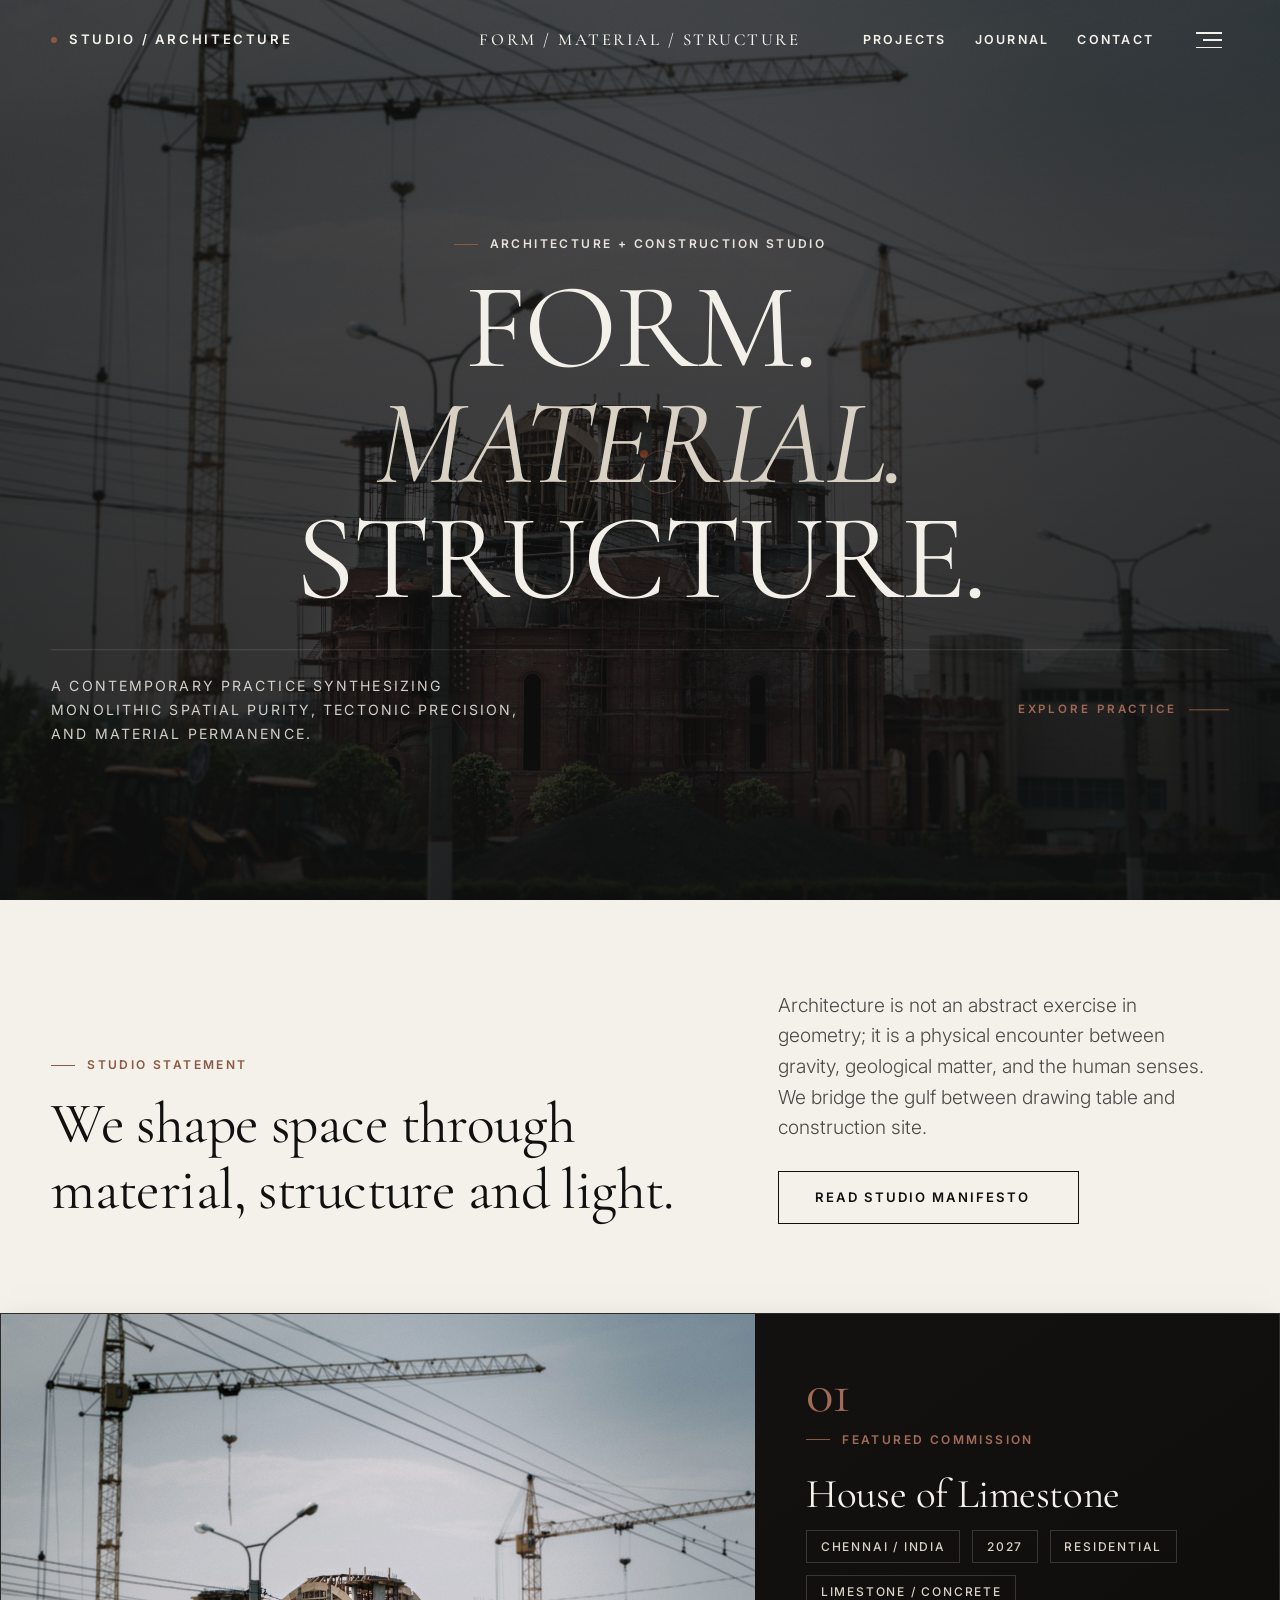
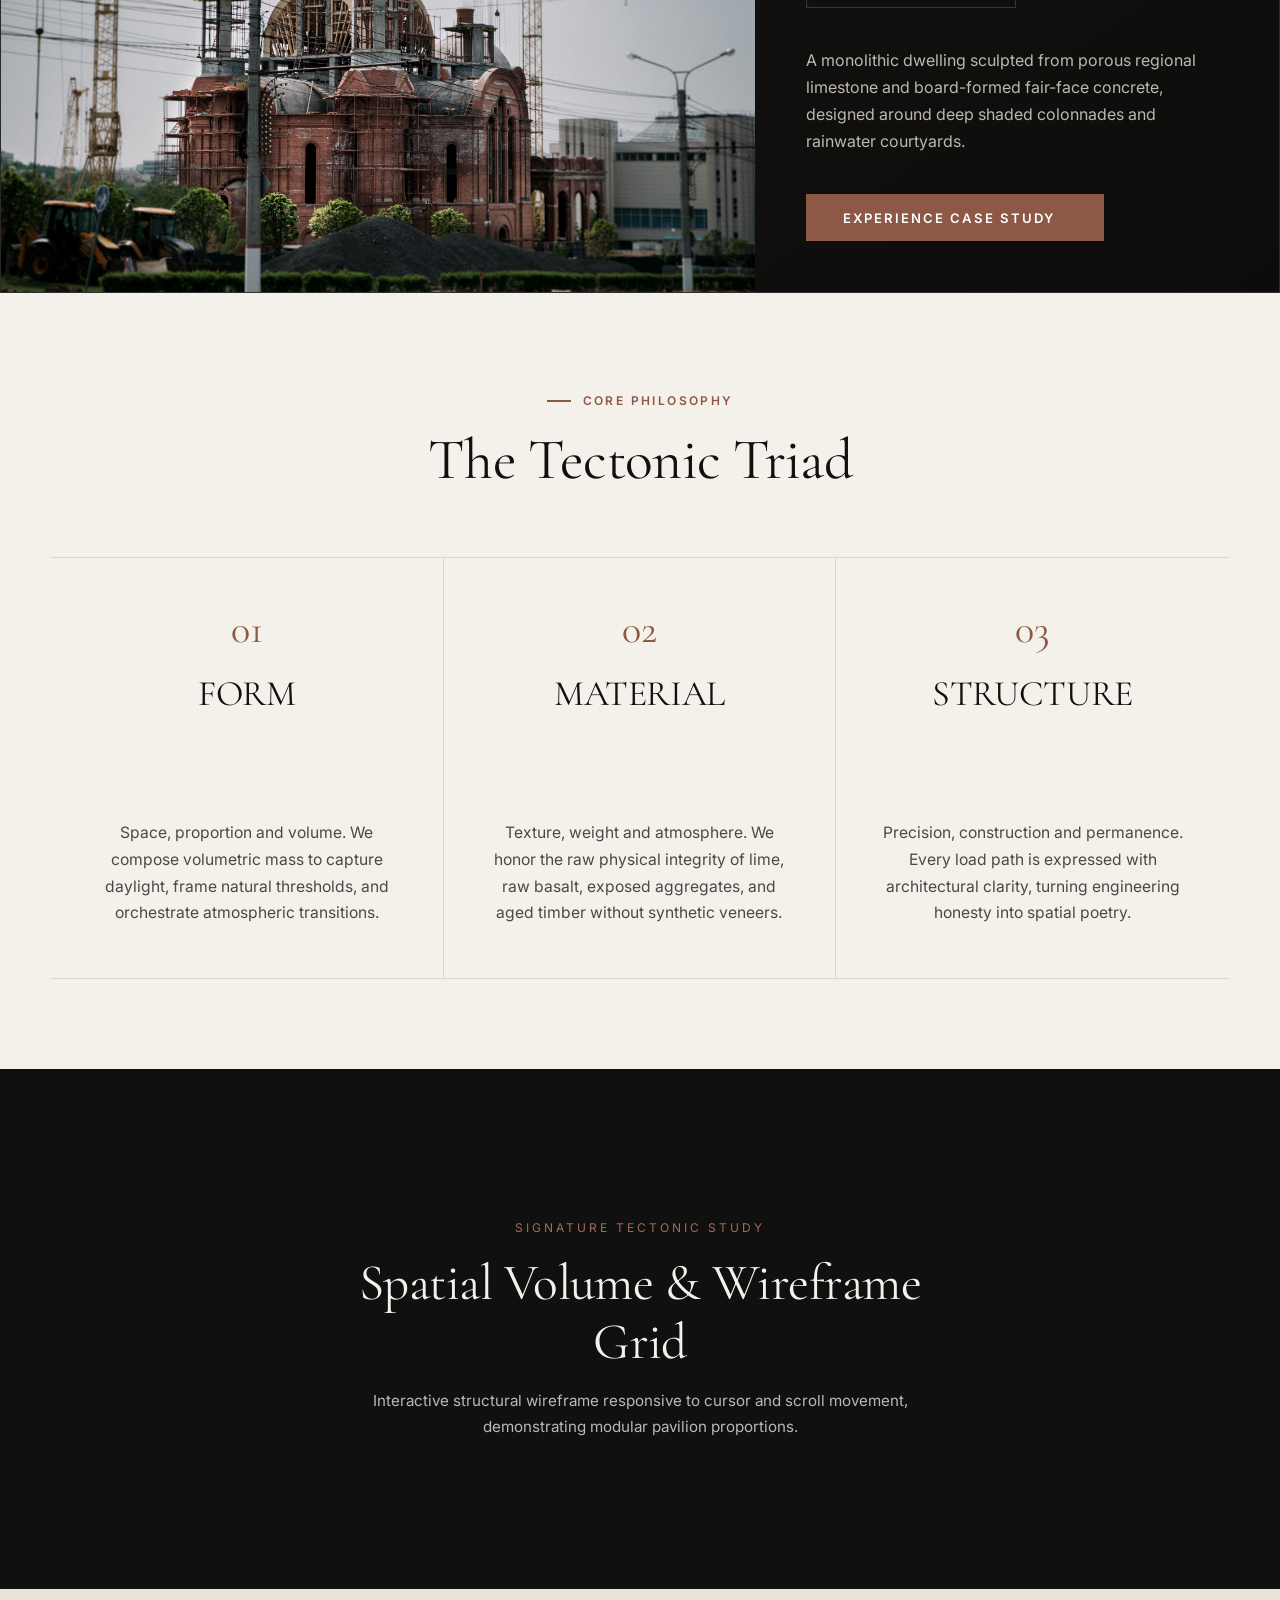
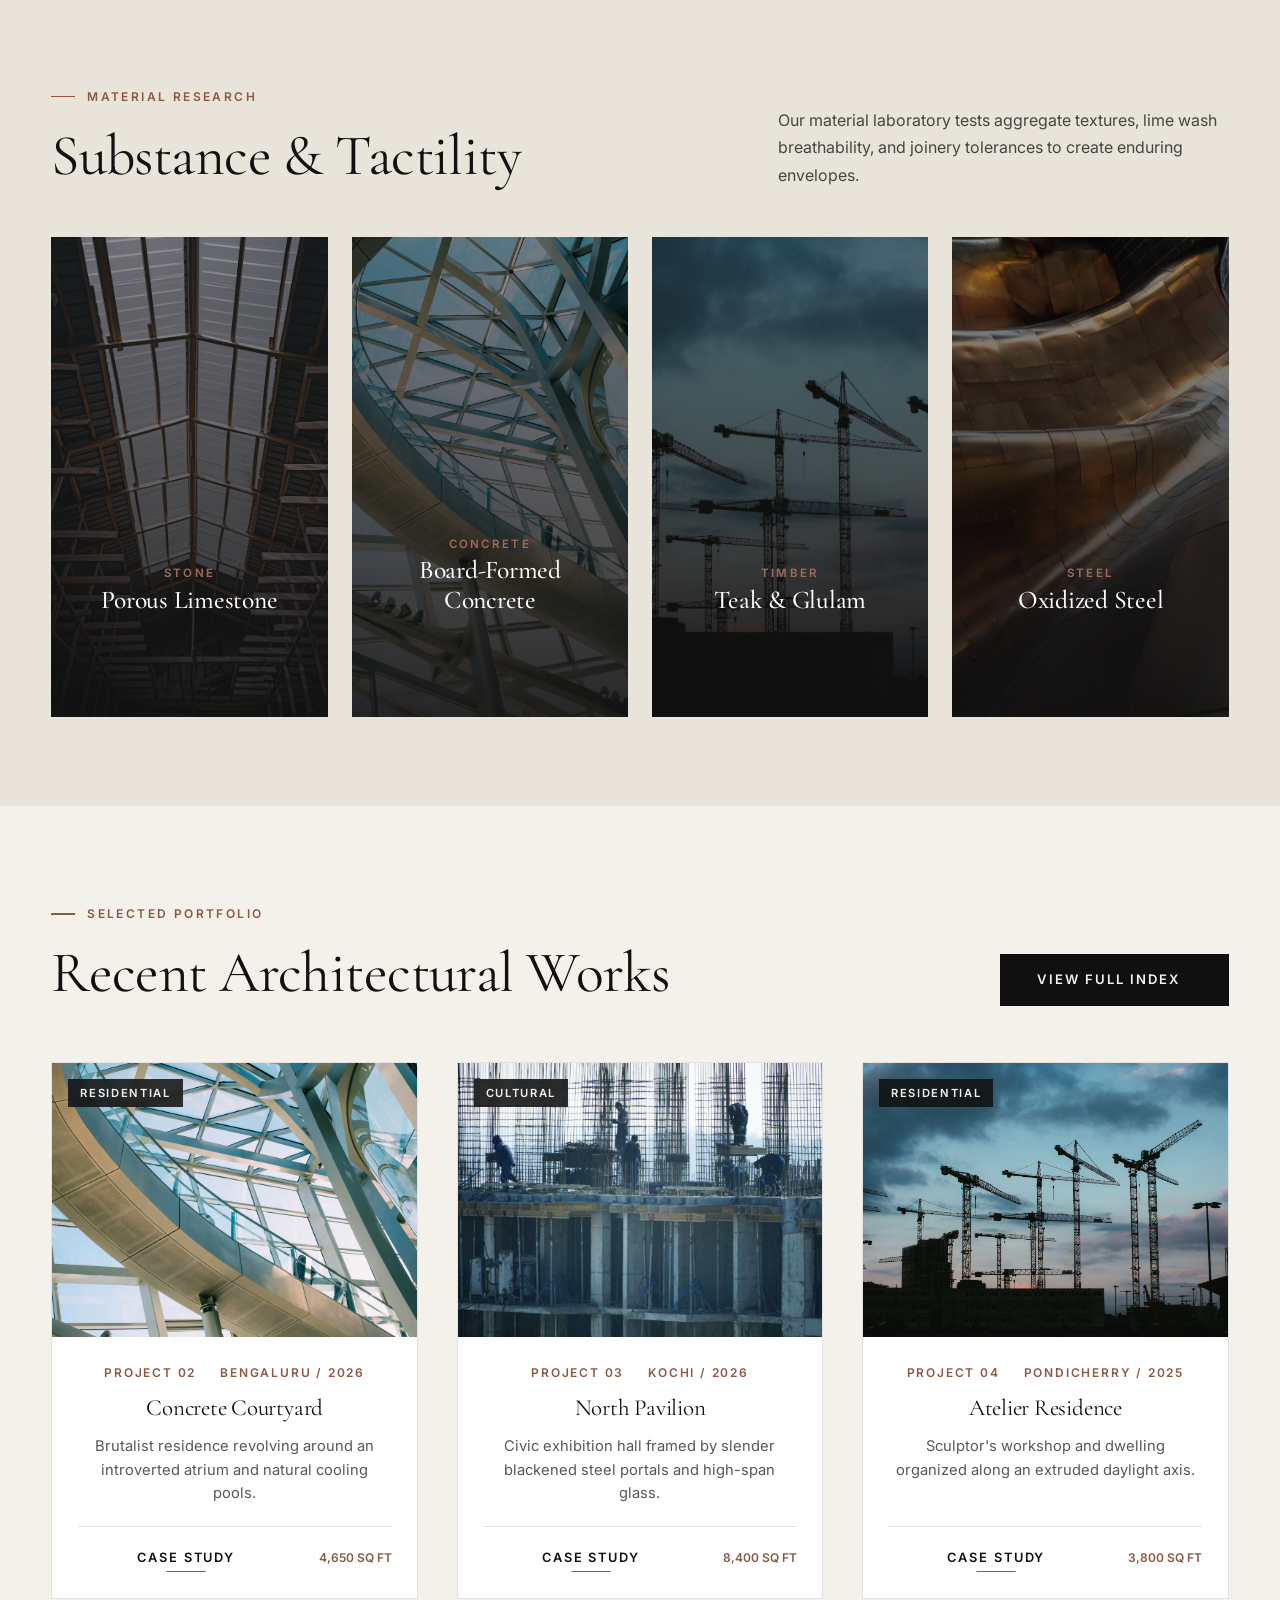
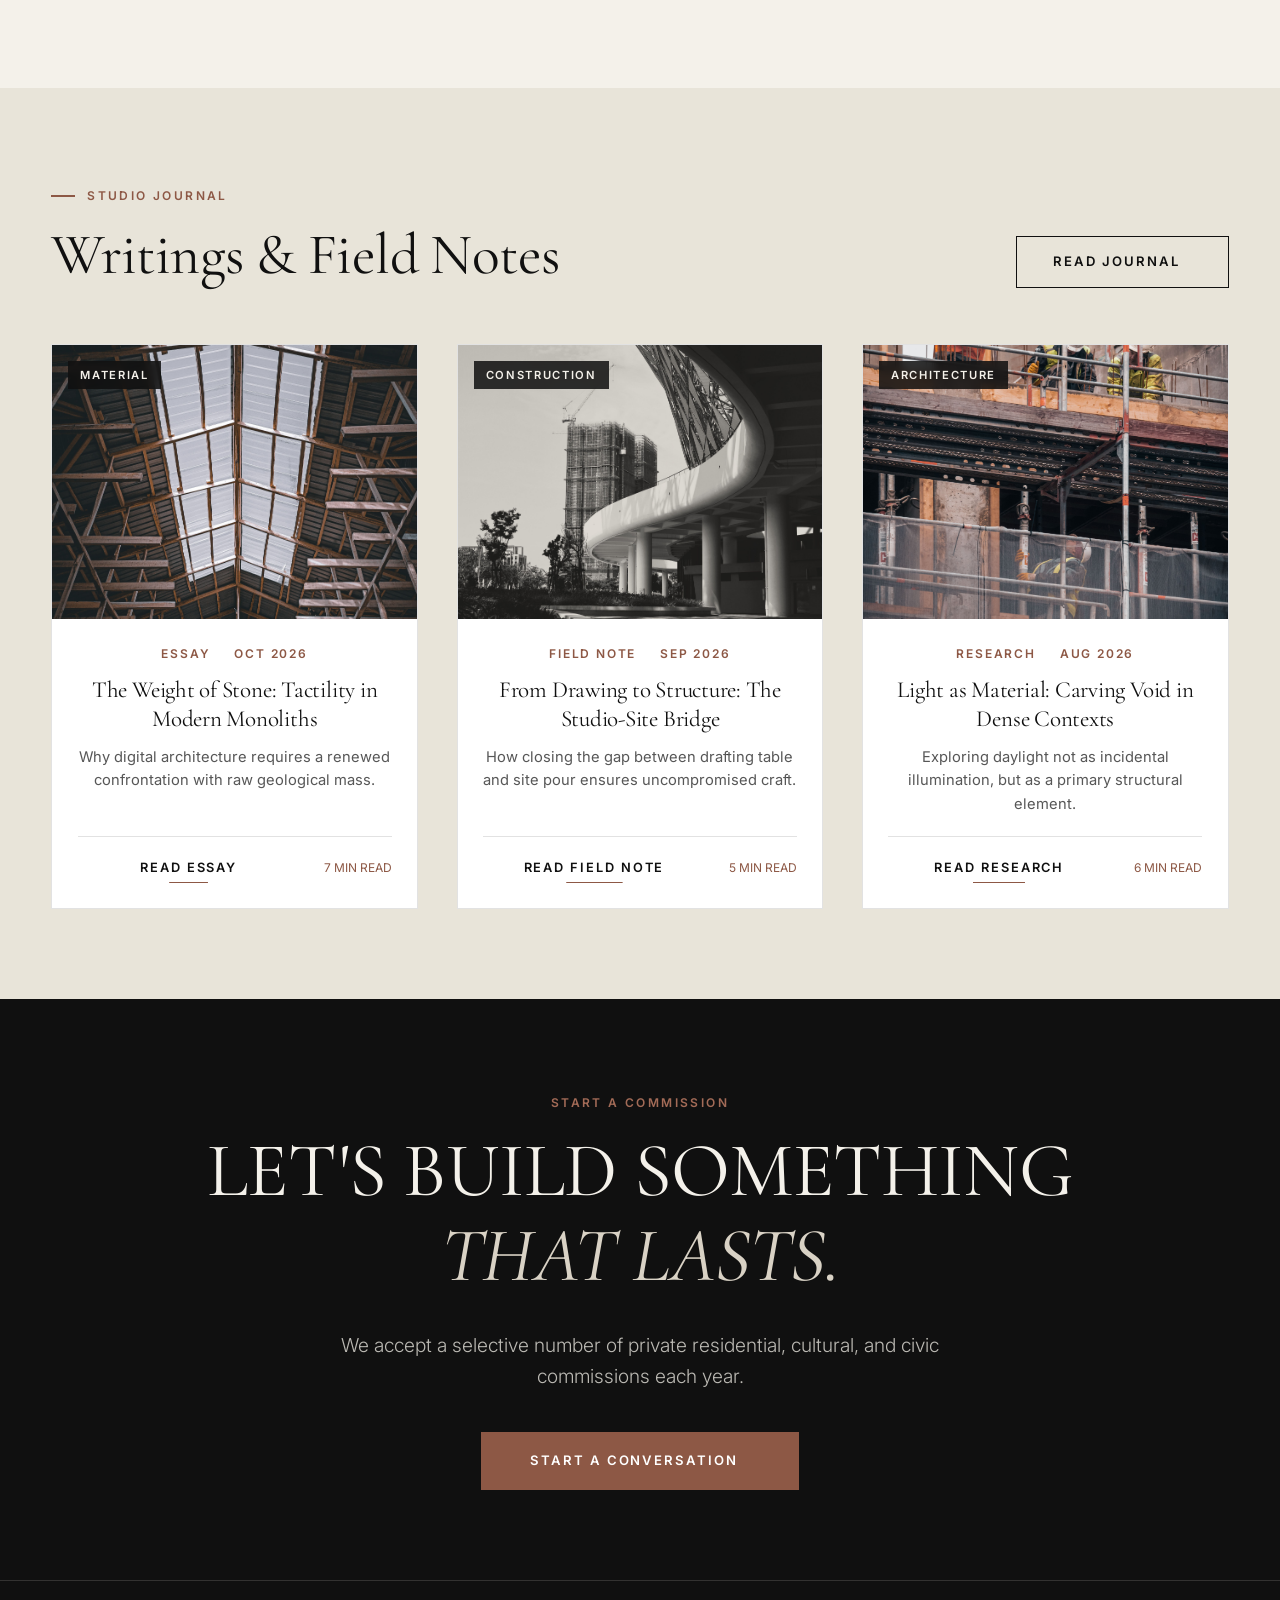
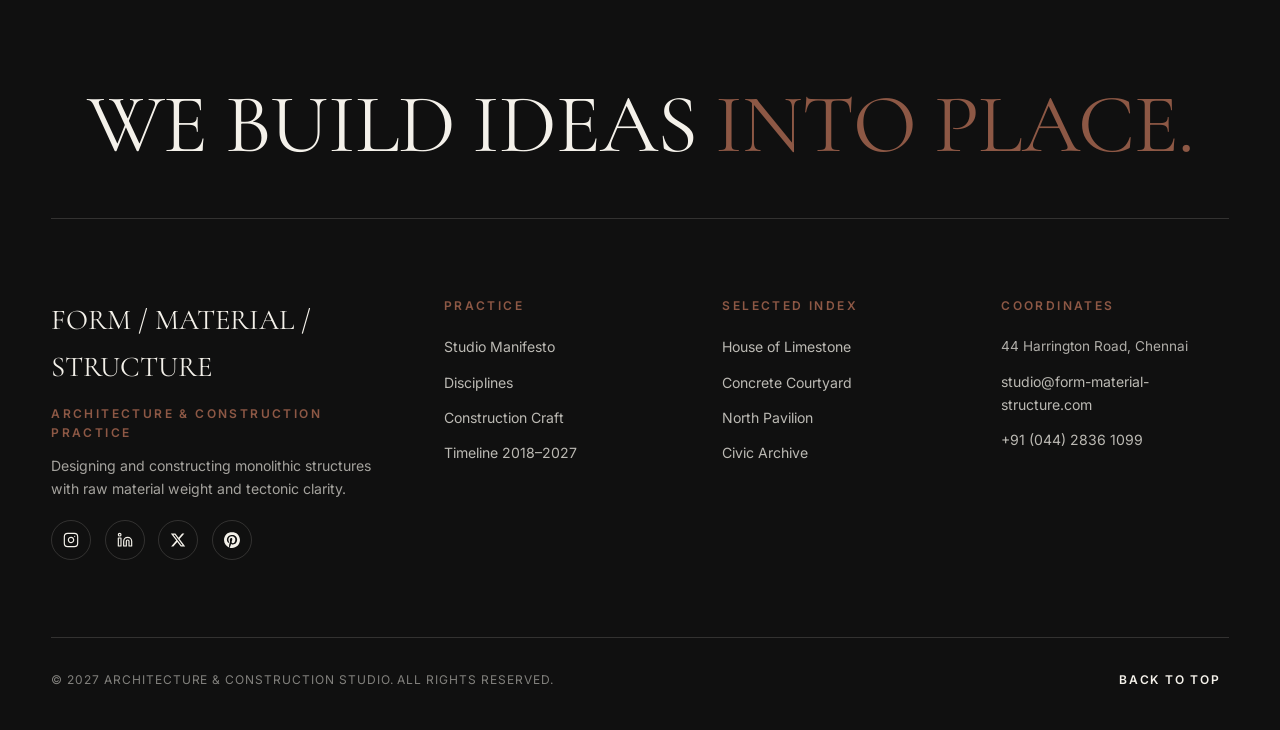
==== commit 863e3be6: "llo" ====
--- a/index.html
+++ b/index.html
@@ -6,6 +6,11 @@
   <title>Architecture & Construction Studio | Form. Material. Structure.</title>
   <meta name="description" content="Contemporary architectural practice and construction studio exploring form, material weight, and tectonic precision in the built environment.">
   
+  <!-- Favicon -->
+  <link rel="icon" type="image/svg+xml" href="favicon.svg">
+  <link rel="alternate icon" href="favicon.svg">
+  <link rel="apple-touch-icon" href="favicon.svg">
+
   <!-- CSS Stylesheets -->
   <link rel="stylesheet" href="https://cdn.jsdelivr.net/npm/swiper@11/swiper-bundle.min.css">
   <link rel="stylesheet" href="css/style.css">
--- a/css/style.css
+++ b/css/style.css
@@ -1019,51 +1019,369 @@
   border-top-color: var(--border-subtle-dark);
 }
 
-/* --- FEATURED CASE STUDY HERO CARDS --- */
+/* --- FEATURED CASE STUDY HERO CARDS & MONOLITH ARCHITECTURAL CARDS --- */
+.monolith-case-card,
 .featured-project-container {
   display: grid;
-  grid-template-columns: 1.2fr 0.8fr;
-  min-height: 600px;
-  background-color: var(--ink);
-  color: var(--paper);
-  width: 100%;
-}
-
+  grid-template-columns: 1.18fr 0.82fr;
+  min-height: 580px;
+  background: linear-gradient(145deg, #161514 0%, #0d0c0b 100%);
+  color: var(--paper);
+  width: 100%;
+  border: 1px solid rgba(244, 241, 234, 0.12);
+  position: relative;
+  overflow: hidden;
+  transition: transform 0.4s cubic-bezier(0.16, 1, 0.3, 1),
+              box-shadow 0.4s cubic-bezier(0.16, 1, 0.3, 1),
+              border-color 0.4s cubic-bezier(0.16, 1, 0.3, 1);
+  box-shadow: 0 15px 35px -10px rgba(0, 0, 0, 0.5);
+  cursor: pointer;
+}
+
+.monolith-case-card:hover,
+.featured-project-container:hover {
+  transform: translateY(-4px);
+  border-color: rgba(163, 107, 87, 0.45);
+  box-shadow: 0 25px 55px -12px rgba(0, 0, 0, 0.75), 0 0 0 1px rgba(163, 107, 87, 0.25);
+}
+
+/* Alternating Reverse Layout on Desktop */
+@media (min-width: 1025px) {
+  .monolith-case-card--reverse {
+    grid-template-columns: 0.82fr 1.18fr;
+  }
+  .monolith-case-card--reverse .monolith-media,
+  .monolith-case-card--reverse .featured-media {
+    order: 2;
+  }
+  .monolith-case-card--reverse .monolith-info,
+  .monolith-case-card--reverse .featured-info {
+    order: 1;
+  }
+}
+
+/* Media Box */
+.monolith-media,
 .featured-media {
   position: relative;
   overflow: hidden;
   height: 100%;
-  aspect-ratio: 16 / 10;
-}
-
+  min-height: 420px;
+  background-color: #000;
+}
+
+.monolith-media img,
 .featured-media img {
   width: 100%;
   height: 100%;
   object-fit: cover;
   object-position: center;
-}
-
+  transition: transform 0.8s cubic-bezier(0.16, 1, 0.3, 1), filter 0.6s ease;
+  filter: brightness(0.92) contrast(1.04);
+}
+
+.monolith-case-card:hover .monolith-media img,
+.monolith-case-card:hover .featured-media img,
+.featured-project-container:hover .featured-media img {
+  transform: scale(1.04);
+  filter: brightness(0.98) contrast(1.06);
+}
+
+.monolith-media::after {
+  content: '';
+  position: absolute;
+  inset: 0;
+  background: linear-gradient(180deg, rgba(16, 16, 16, 0.45) 0%, rgba(16, 16, 16, 0.05) 40%, rgba(16, 16, 16, 0.8) 100%);
+  pointer-events: none;
+  transition: opacity 0.4s ease;
+}
+
+/* Top Floating Badges */
+.monolith-media-top {
+  position: absolute;
+  top: 1.5rem;
+  left: 1.5rem;
+  right: 1.5rem;
+  display: flex;
+  justify-content: space-between;
+  align-items: center;
+  z-index: 2;
+  pointer-events: none;
+}
+
+.monolith-pill-badge {
+  display: inline-flex;
+  align-items: center;
+  gap: 0.5rem;
+  font-size: 0.72rem;
+  font-weight: 600;
+  letter-spacing: 0.16em;
+  text-transform: uppercase;
+  color: var(--paper);
+  background: rgba(16, 16, 16, 0.78);
+  backdrop-filter: blur(10px);
+  border: 1px solid rgba(244, 241, 234, 0.2);
+  padding: 0.45rem 0.95rem;
+  border-radius: 999px;
+}
+
+.monolith-pill-dot {
+  width: 6px;
+  height: 6px;
+  border-radius: 50%;
+  background-color: var(--oxide-light);
+  box-shadow: 0 0 8px var(--oxide-light);
+  display: inline-block;
+  animation: pulseMonolithDot 2.2s infinite ease-in-out;
+}
+
+@keyframes pulseMonolithDot {
+  0%, 100% { transform: scale(1); opacity: 1; }
+  50% { transform: scale(1.4); opacity: 0.6; }
+}
+
+.monolith-coord-badge {
+  font-size: 0.72rem;
+  font-family: var(--font-mono);
+  letter-spacing: 0.12em;
+  color: var(--limestone);
+  background: rgba(16, 16, 16, 0.75);
+  backdrop-filter: blur(8px);
+  border: 1px solid rgba(217, 210, 197, 0.22);
+  padding: 0.4rem 0.75rem;
+}
+
+/* Bottom Metric Spec Strip */
+.monolith-media-bottom {
+  position: absolute;
+  bottom: 0;
+  left: 0;
+  right: 0;
+  display: flex;
+  align-items: center;
+  justify-content: space-between;
+  padding: 0.9rem 1.5rem;
+  background: linear-gradient(180deg, rgba(16, 16, 16, 0) 0%, rgba(16, 16, 16, 0.85) 60%, rgba(16, 16, 16, 0.95) 100%);
+  backdrop-filter: blur(8px);
+  border-top: 1px solid rgba(244, 241, 234, 0.1);
+  z-index: 2;
+  pointer-events: none;
+}
+
+.monolith-metric-item {
+  font-size: 0.72rem;
+  letter-spacing: 0.14em;
+  text-transform: uppercase;
+  color: rgba(244, 241, 234, 0.75);
+}
+
+.monolith-metric-item strong {
+  color: var(--paper);
+  font-weight: 600;
+  margin-left: 0.25rem;
+}
+
+.monolith-metric-sep {
+  color: rgba(244, 241, 234, 0.25);
+  font-size: 0.75rem;
+}
+
+/* Info Column */
+.monolith-info,
 .featured-info {
-  padding: clamp(2.5rem, 5vw, 4.5rem);
+  padding: clamp(2.25rem, 4vw, 3.75rem);
   display: flex;
   flex-direction: column;
-  justify-content: center;
+  justify-content: space-between;
   align-items: flex-start;
-  background-color: var(--ink);
-}
-
+  background: transparent;
+  position: relative;
+  z-index: 1;
+}
+
+.monolith-header-row {
+  display: flex;
+  align-items: baseline;
+  gap: 1rem;
+  width: 100%;
+  margin-bottom: 0.75rem;
+}
+
+.monolith-num,
 .featured-num {
   font-family: var(--font-serif);
-  font-size: 3.5rem;
-  color: var(--oxide);
+  font-size: clamp(2.8rem, 4.5vw, 4rem);
+  color: var(--oxide-light);
   line-height: 1;
-  margin-bottom: 0.75rem;
-}
-
+  font-weight: 400;
+  letter-spacing: -0.02em;
+}
+
+.monolith-num-track {
+  flex: 1;
+  height: 1px;
+  background: linear-gradient(90deg, rgba(163, 107, 87, 0.45) 0%, rgba(244, 241, 234, 0.1) 100%);
+}
+
+.monolith-meta-tag {
+  font-size: 0.72rem;
+  font-weight: 600;
+  letter-spacing: 0.2em;
+  text-transform: uppercase;
+  color: var(--oxide-light);
+}
+
+.monolith-title,
 .featured-title {
-  font-size: clamp(2.25rem, 4vw, 3.5rem);
+  font-size: clamp(2.2rem, 3.2vw, 3rem);
+  margin-bottom: 0.35rem;
+  line-height: 1.12;
+  color: var(--paper);
+  font-family: var(--font-serif);
+  transition: color 0.3s ease;
+}
+
+.monolith-case-card:hover .monolith-title {
+  color: var(--limestone-light);
+}
+
+.monolith-subtitle {
+  font-size: 0.92rem;
+  font-style: italic;
+  font-family: var(--font-serif);
+  color: var(--limestone);
   margin-bottom: 1.25rem;
-  line-height: 1.1;
+  letter-spacing: 0.02em;
+}
+
+/* Technical Datums Grid (2x2 Matrix) */
+.monolith-specs-grid {
+  display: grid;
+  grid-template-columns: 1fr 1fr;
+  gap: 0.75rem;
+  width: 100%;
+  margin-bottom: 1.25rem;
+  padding: 0.9rem 0;
+  border-top: 1px solid rgba(244, 241, 234, 0.12);
+  border-bottom: 1px solid rgba(244, 241, 234, 0.12);
+}
+
+.monolith-spec-cell {
+  display: flex;
+  flex-direction: column;
+  gap: 0.2rem;
+}
+
+.monolith-spec-label {
+  font-size: 0.68rem;
+  font-weight: 500;
+  letter-spacing: 0.18em;
+  text-transform: uppercase;
+  color: rgba(244, 241, 234, 0.5);
+}
+
+.monolith-spec-val {
+  font-size: 0.85rem;
+  font-weight: 500;
+  color: var(--paper);
+  letter-spacing: 0.02em;
+}
+
+.monolith-desc,
+.featured-desc {
+  font-size: 0.92rem;
+  line-height: 1.7;
+  color: rgba(244, 241, 234, 0.82);
+  margin-bottom: 1.25rem;
+}
+
+/* Craft Highlights */
+.monolith-highlights {
+  list-style: none;
+  padding: 0;
+  margin: 0 0 1.75rem 0;
+  display: flex;
+  flex-direction: column;
+  gap: 0.45rem;
+  width: 100%;
+}
+
+.monolith-highlights li {
+  font-size: 0.82rem;
+  color: rgba(244, 241, 234, 0.78);
+  display: flex;
+  align-items: center;
+  gap: 0.65rem;
+  line-height: 1.4;
+}
+
+.monolith-highlights li i {
+  color: var(--oxide-light);
+  width: 14px;
+  height: 14px;
+  flex-shrink: 0;
+}
+
+/* Action Footer */
+.monolith-action-row {
+  display: flex;
+  align-items: center;
+  justify-content: space-between;
+  width: 100%;
+  gap: 1rem;
+  flex-wrap: wrap;
+  padding-top: 0.25rem;
+}
+
+.monolith-case-btn {
+  display: inline-flex;
+  align-items: center;
+  gap: 0.6rem;
+  padding: 0.85rem 1.6rem;
+  font-size: 0.82rem;
+  letter-spacing: 0.15em;
+  text-transform: uppercase;
+  font-weight: 600;
+  background: var(--oxide);
+  color: #fff;
+  border: 1px solid var(--oxide-light);
+  transition: all 0.3s cubic-bezier(0.16, 1, 0.3, 1);
+  box-shadow: 0 4px 15px rgba(141, 88, 69, 0.25);
+  cursor: pointer;
+}
+
+.monolith-case-btn i {
+  width: 16px;
+  height: 16px;
+  transition: transform 0.3s ease;
+}
+
+.monolith-case-card:hover .monolith-case-btn,
+.monolith-case-btn:hover {
+  background: var(--oxide-hover);
+  border-color: var(--oxide-light);
+  box-shadow: 0 6px 20px rgba(141, 88, 69, 0.45);
+}
+
+.monolith-case-card:hover .monolith-case-btn i,
+.monolith-case-btn:hover i {
+  transform: translate(3px, -3px);
+}
+
+.monolith-hint {
+  font-size: 0.72rem;
+  letter-spacing: 0.12em;
+  text-transform: uppercase;
+  color: rgba(244, 241, 234, 0.45);
+  display: inline-flex;
+  align-items: center;
+  gap: 0.4rem;
+}
+
+.monolith-hint i {
+  width: 13px;
+  height: 13px;
+  color: var(--oxide-light);
 }
 
 .featured-tags {
--- a/css/responsive.css
+++ b/css/responsive.css
@@ -92,23 +92,41 @@
     margin: 0 auto !important;
   }
 
-  .featured-project-container {
+  .featured-project-container,
+  .monolith-case-card {
     grid-template-columns: 1fr !important;
     min-height: auto !important;
   }
 
-  .featured-media {
+  .monolith-case-card--reverse .monolith-media {
+    order: 1 !important;
+  }
+
+  .monolith-case-card--reverse .monolith-info {
+    order: 2 !important;
+  }
+
+  .featured-media,
+  .monolith-media {
+    min-height: auto !important;
     height: 380px !important;
   }
 
-  .featured-info {
-    padding: 2.25rem 1.5rem !important;
-    align-items: center !important;
-    text-align: center !important;
+  .featured-info,
+  .monolith-info {
+    padding: clamp(2rem, 4vw, 2.75rem) clamp(1.25rem, 3vw, 2rem) !important;
+    align-items: flex-start !important;
+    text-align: left !important;
   }
 
   .featured-tags {
-    justify-content: center !important;
+    justify-content: flex-start !important;
+  }
+
+  .monolith-action-row {
+    flex-direction: column !important;
+    align-items: flex-start !important;
+    gap: 0.75rem !important;
   }
 
   /* Modal layout for 1024px and tablet */
@@ -256,7 +274,8 @@
     padding: 0.95rem 1.5rem;
   }
 
-  .featured-media {
+  .featured-media,
+  .monolith-media {
     height: 280px !important;
   }
 
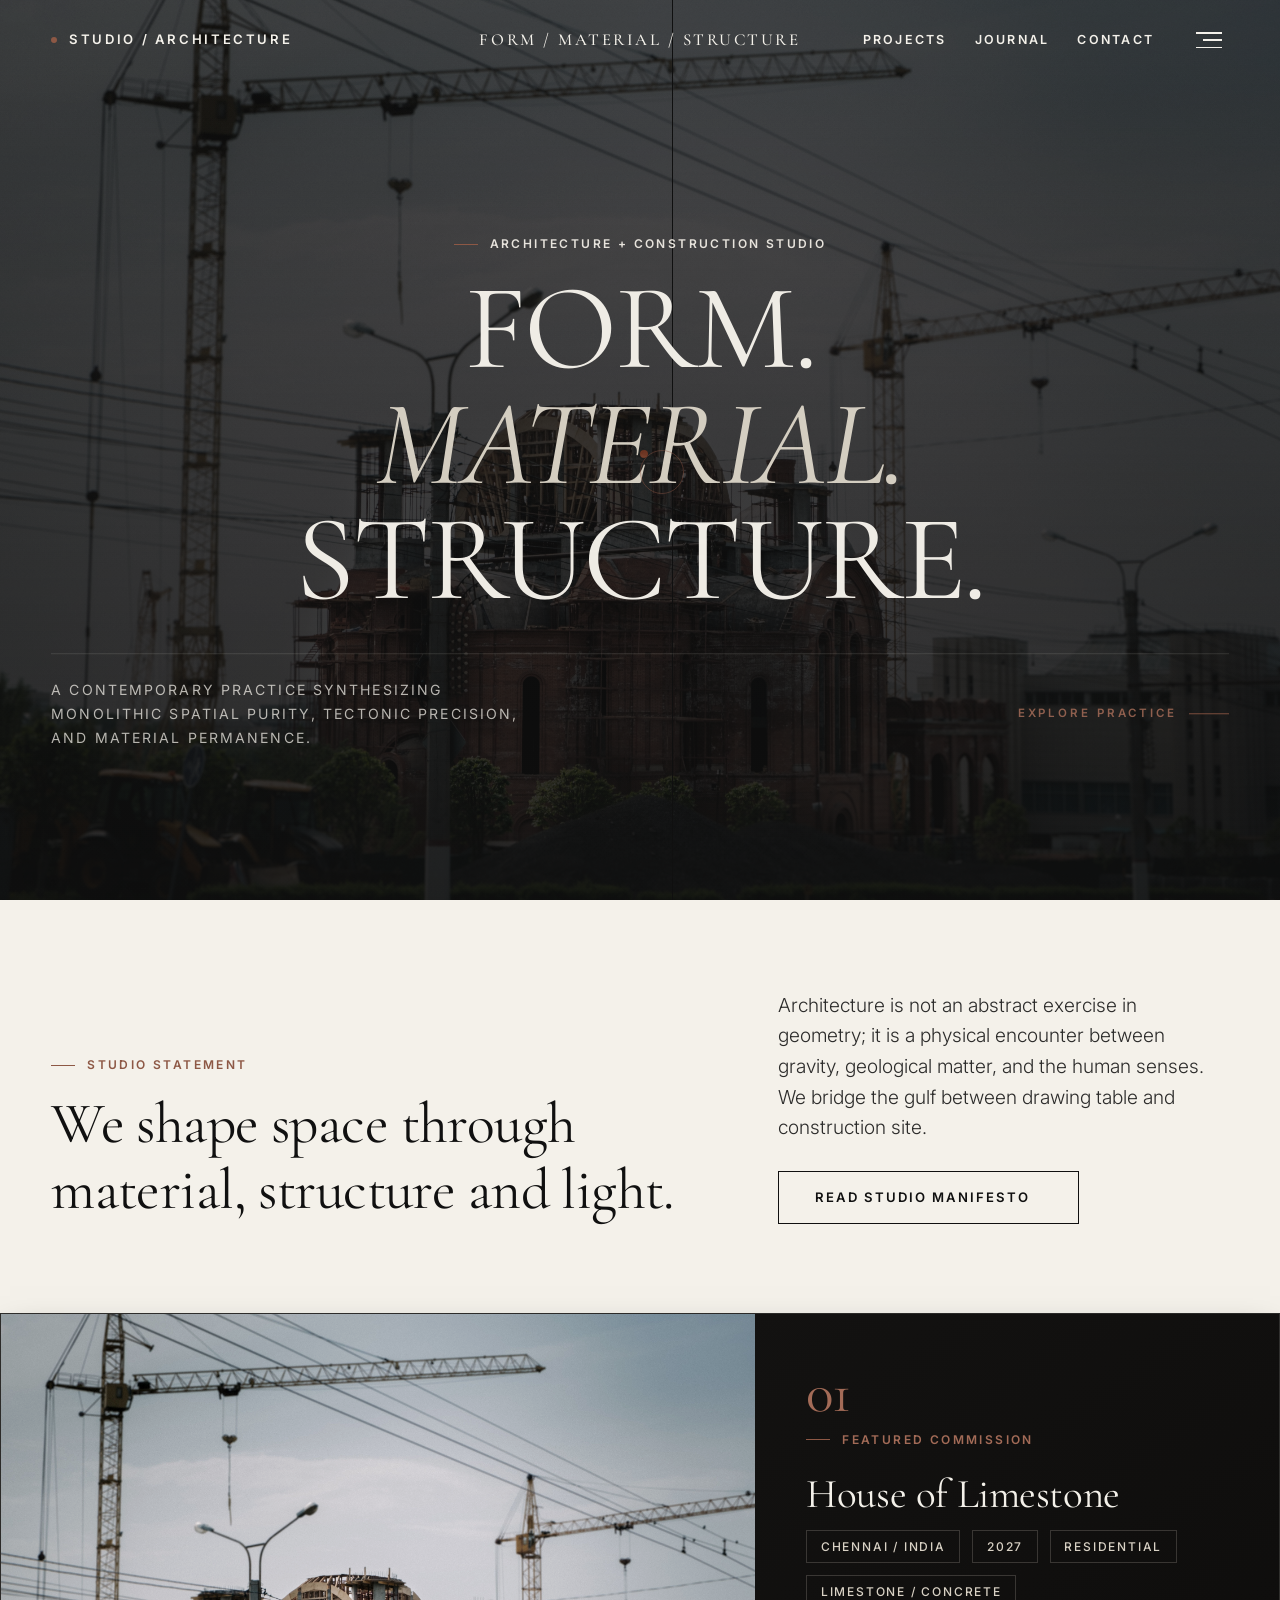
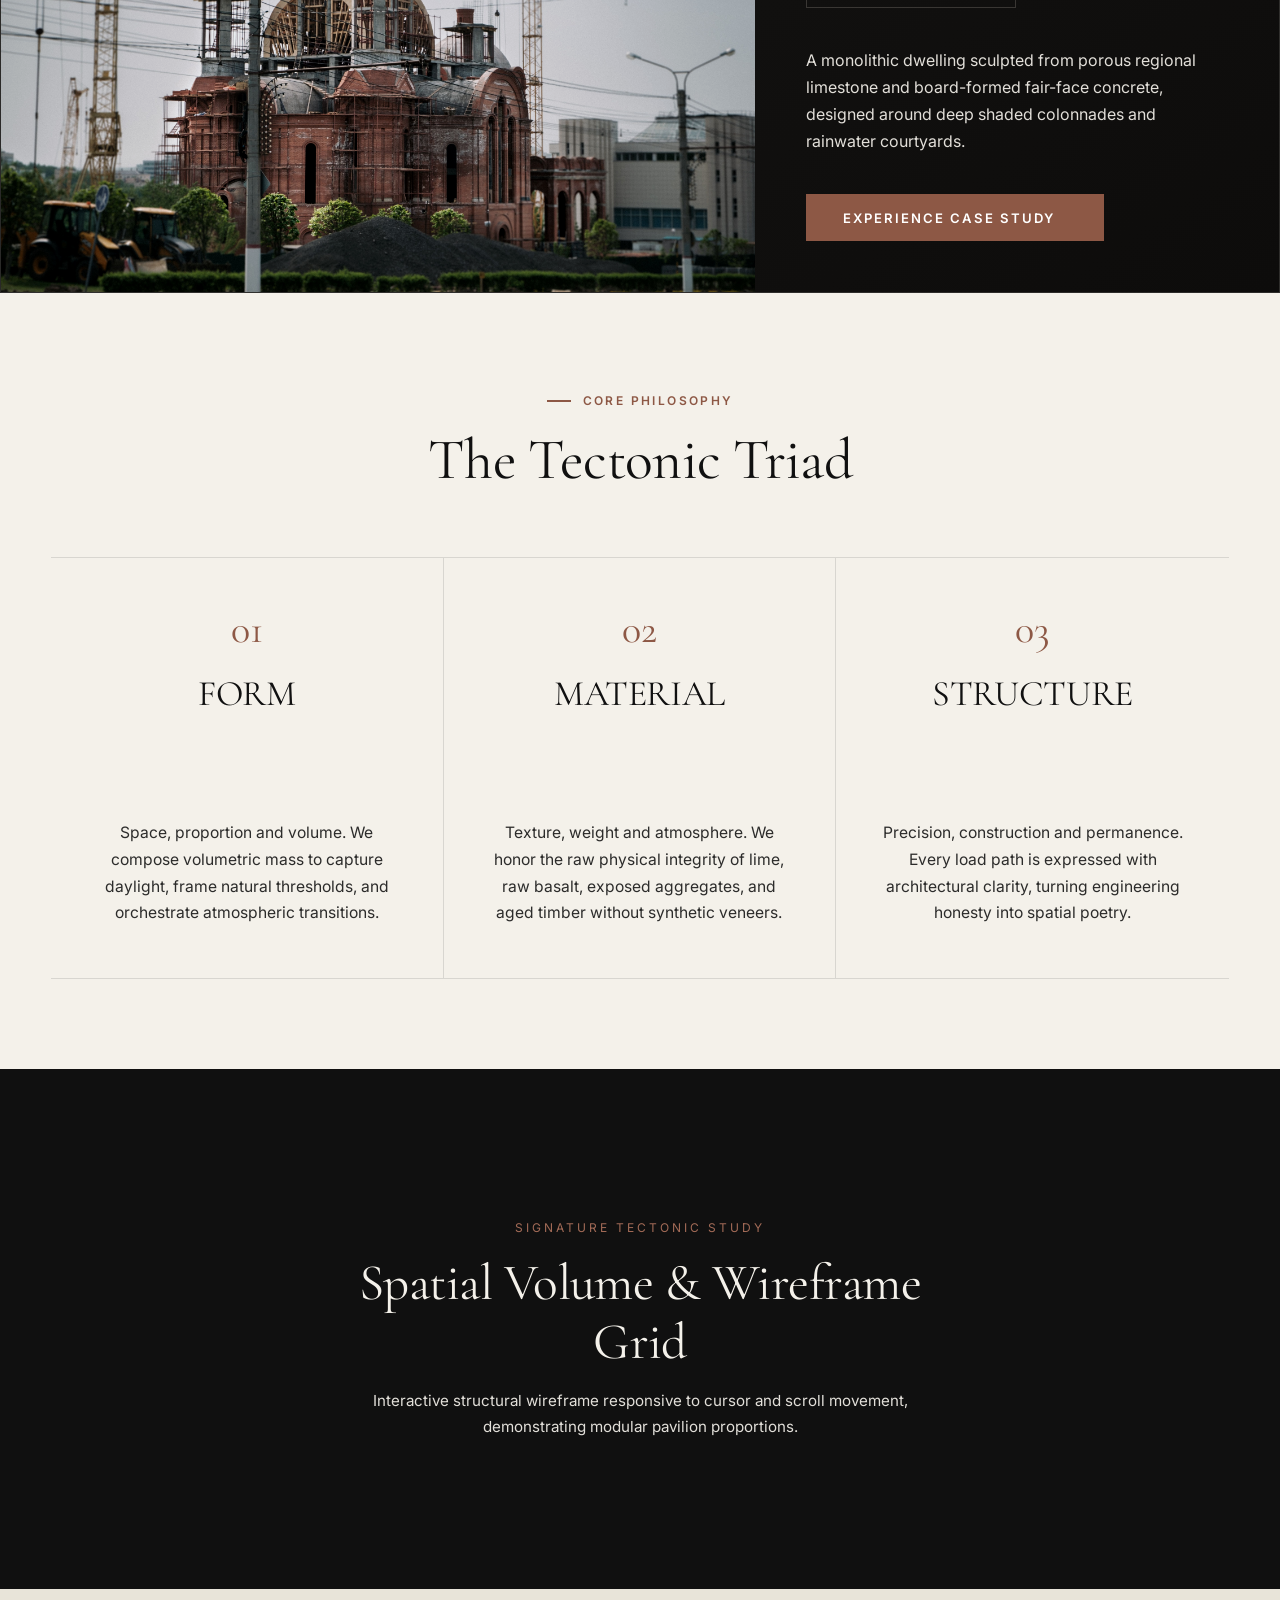
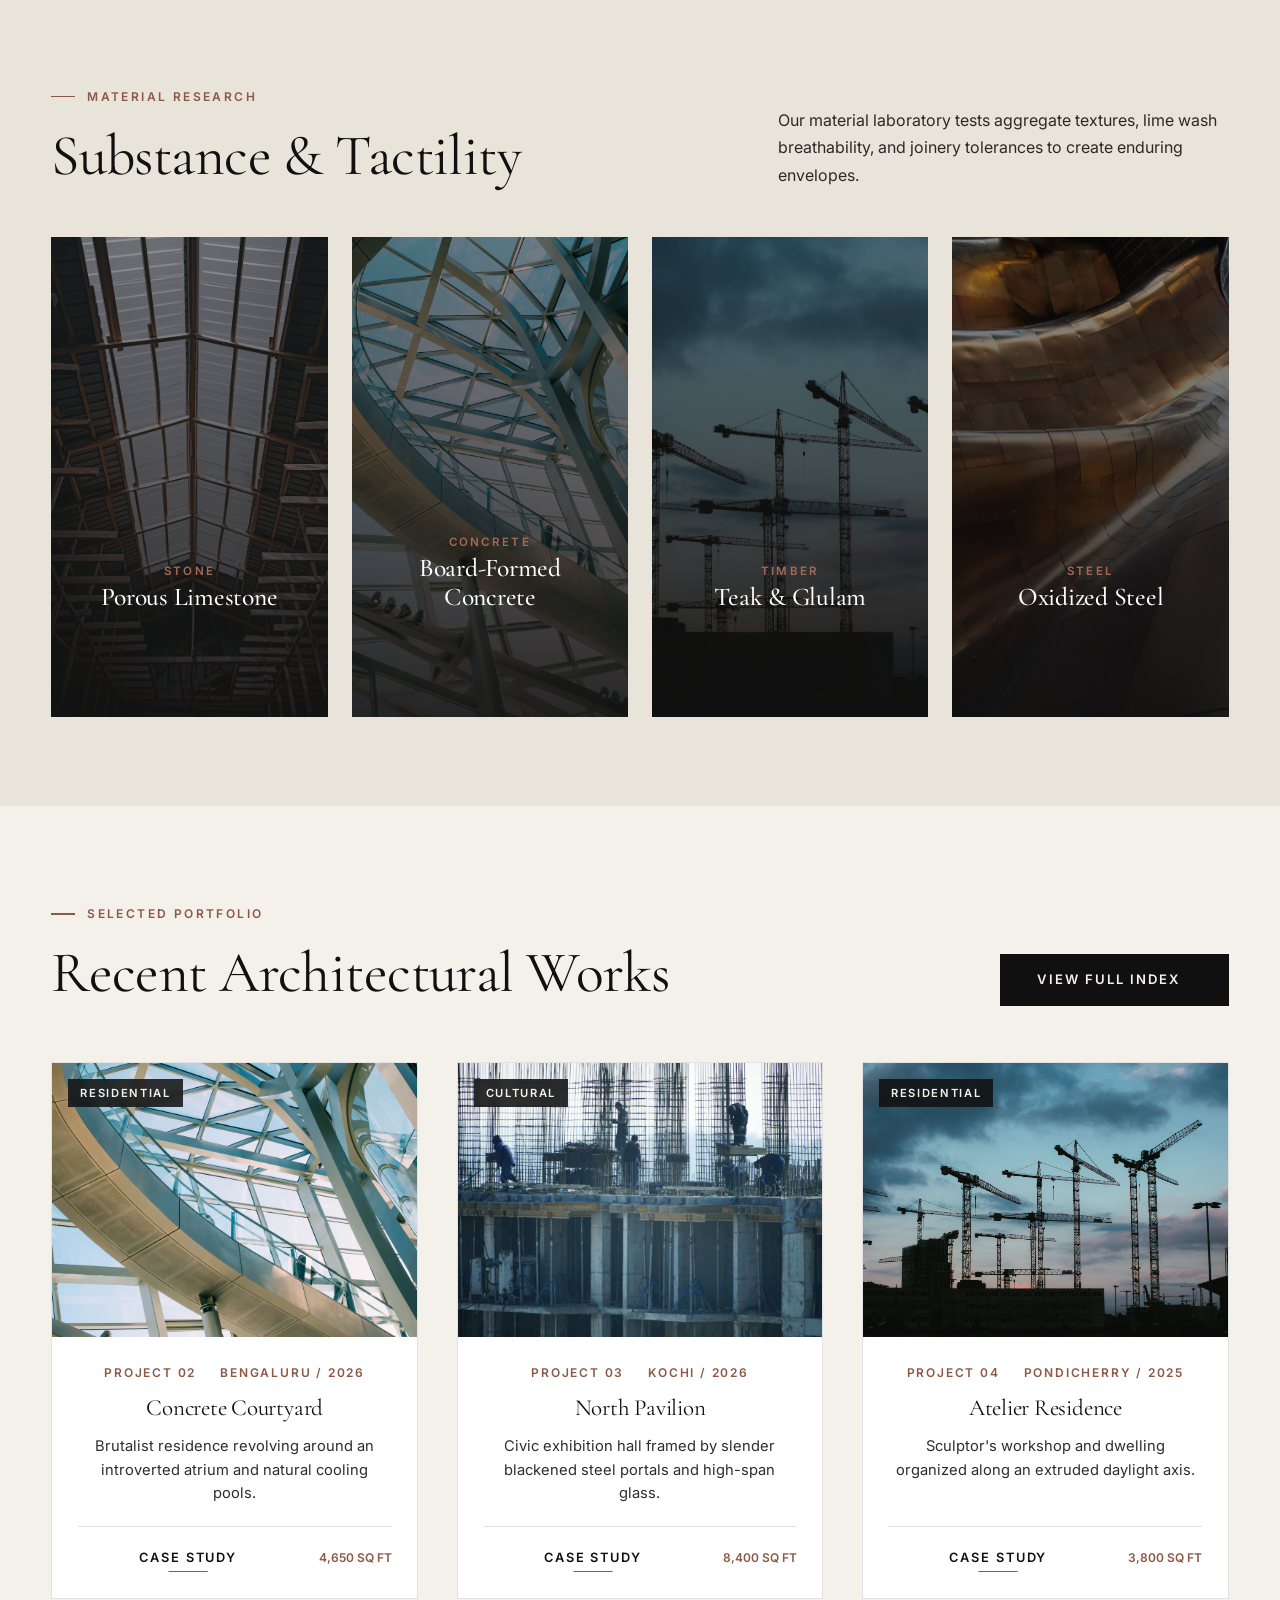
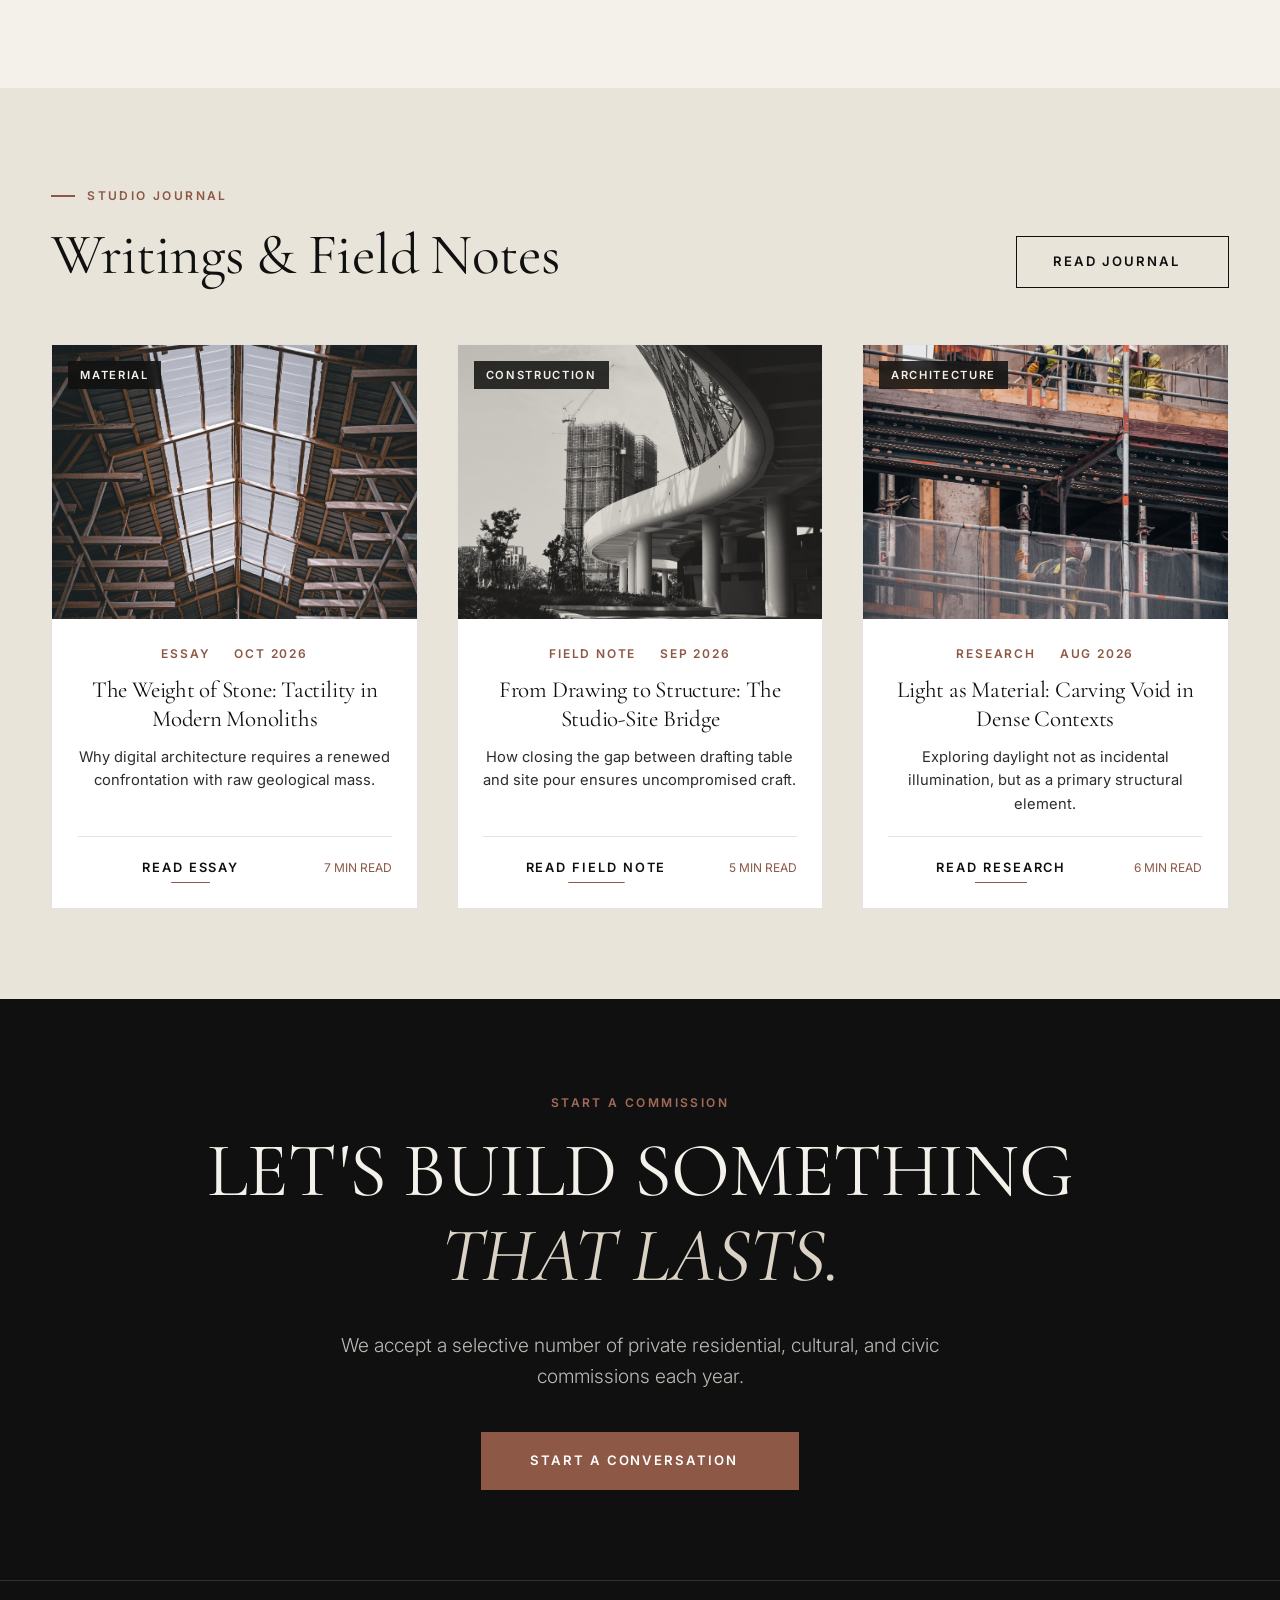
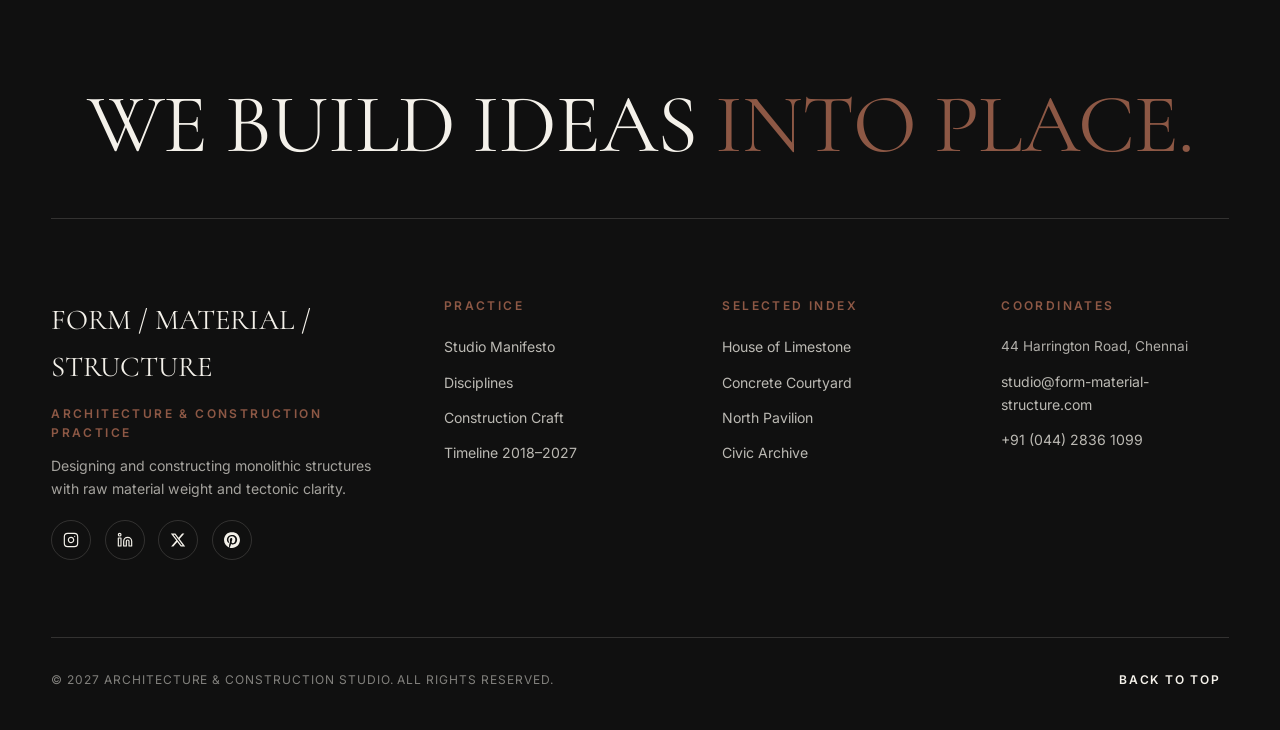
==== commit 488421b1: "sdd" ====
--- a/index.html
+++ b/index.html
@@ -531,7 +531,7 @@
             <a href="https://linkedin.com" target="_blank" rel="noopener" class="social-icon-btn" aria-label="LinkedIn">
               <svg viewBox="0 0 24 24" fill="none" stroke="currentColor" stroke-width="1.75" stroke-linecap="round" stroke-linejoin="round"><path d="M16 8a6 6 0 0 1 6 6v7h-4v-7a2 2 0 0 0-2-2 2 2 0 0 0-2 2v7h-4v-7a6 6 0 0 1 6-6z"/><rect width="4" height="12" x="2" y="9"/><circle cx="4" cy="4" r="2"/></svg>
             </a>
-            <a href="https://twitter.com" target="_blank" rel="noopener" class="social-icon-btn" aria-label="Twitter">
+            <a href="https://twitter.com" target="_blank" rel="noopener" class="social-icon-btn" aria-label="X (Twitter)">
               <svg viewBox="0 0 24 24" fill="currentColor"><path d="M18.244 2.25h3.308l-7.227 8.26 8.502 11.24H16.17l-5.214-6.817L4.99 21.75H1.68l7.73-8.835L1.254 2.25H8.08l4.713 6.231zm-1.161 17.52h1.833L7.084 4.126H5.117z"/></svg>
             </a>
             <a href="https://pinterest.com" target="_blank" rel="noopener" class="social-icon-btn" aria-label="Pinterest">
--- a/css/style.css
+++ b/css/style.css
@@ -269,12 +269,12 @@
 
 .header-desc {
   font-size: clamp(1rem, 1.2vw, 1.15rem);
-  color: rgba(16, 16, 16, 0.75);
+  color: rgba(16, 16, 16, 0.88);
   max-width: 540px;
 }
 
 .section-dark .header-desc {
-  color: rgba(244, 241, 234, 0.75);
+  color: rgba(244, 241, 234, 0.92);
 }
 
 /* --- BUTTONS & ARCHITECTURAL CTAS --- */
@@ -992,7 +992,7 @@
 
 .arch-card-desc {
   font-size: 0.92rem;
-  color: rgba(16, 16, 16, 0.7);
+  color: rgba(16, 16, 16, 0.88);
   line-height: 1.6;
   margin-bottom: 1.25rem;
   flex-grow: 1;
@@ -1000,22 +1000,24 @@
   max-width: 440px;
 }
 
-.section-dark .arch-card-desc {
-  color: rgba(244, 241, 234, 0.7);
+.section-dark .arch-card-desc,
+.arch-card--dark .arch-card-desc {
+  color: rgba(244, 241, 234, 0.92);
 }
 
 .arch-card-footer {
   display: flex;
   align-items: center;
-  justify-content: center;
-  gap: 1.5rem;
+  justify-content: space-between;
+  gap: 1.25rem;
   border-top: 1px solid var(--border-subtle);
   padding-top: 1rem;
   margin-top: auto;
   width: 100%;
 }
 
-.section-dark .arch-card-footer {
+.section-dark .arch-card-footer,
+.arch-card--dark .arch-card-footer {
   border-top-color: var(--border-subtle-dark);
 }
 
@@ -1274,24 +1276,24 @@
 
 .monolith-spec-label {
   font-size: 0.68rem;
+  font-weight: 600;
+  letter-spacing: 0.18em;
+  text-transform: uppercase;
+  color: rgba(244, 241, 234, 0.78);
+}
+
+.monolith-spec-val {
+  font-size: 0.88rem;
   font-weight: 500;
-  letter-spacing: 0.18em;
-  text-transform: uppercase;
-  color: rgba(244, 241, 234, 0.5);
-}
-
-.monolith-spec-val {
-  font-size: 0.85rem;
-  font-weight: 500;
-  color: var(--paper);
+  color: #ffffff;
   letter-spacing: 0.02em;
 }
 
 .monolith-desc,
 .featured-desc {
-  font-size: 0.92rem;
+  font-size: 0.94rem;
   line-height: 1.7;
-  color: rgba(244, 241, 234, 0.82);
+  color: rgba(244, 241, 234, 0.92);
   margin-bottom: 1.25rem;
 }
 
@@ -1307,8 +1309,8 @@
 }
 
 .monolith-highlights li {
-  font-size: 0.82rem;
-  color: rgba(244, 241, 234, 0.78);
+  font-size: 0.84rem;
+  color: rgba(244, 241, 234, 0.92);
   display: flex;
   align-items: center;
   gap: 0.65rem;
@@ -1369,10 +1371,10 @@
 }
 
 .monolith-hint {
-  font-size: 0.72rem;
+  font-size: 0.75rem;
   letter-spacing: 0.12em;
   text-transform: uppercase;
-  color: rgba(244, 241, 234, 0.45);
+  color: rgba(244, 241, 234, 0.78);
   display: inline-flex;
   align-items: center;
   gap: 0.4rem;
@@ -1446,7 +1448,7 @@
 
 .philosophy-desc {
   font-size: 0.98rem;
-  color: rgba(16, 16, 16, 0.75);
+  color: rgba(16, 16, 16, 0.88);
   line-height: 1.7;
   max-width: 360px;
 }
@@ -1526,8 +1528,8 @@
 }
 
 .material-specs {
-  font-size: 0.85rem;
-  color: rgba(244, 241, 234, 0.8);
+  font-size: 0.88rem;
+  color: rgba(244, 241, 234, 0.95);
   line-height: 1.5;
   opacity: 0;
   transform: translateY(10px);
@@ -1571,12 +1573,12 @@
 
 .approach-step-desc {
   font-size: 0.92rem;
-  color: rgba(16, 16, 16, 0.7);
+  color: rgba(16, 16, 16, 0.88);
   max-width: 340px;
 }
 
 .section-dark .approach-step-desc {
-  color: rgba(244, 241, 234, 0.7);
+  color: rgba(244, 241, 234, 0.92);
 }
 
 /* --- HORIZONTAL STUDIO TIMELINE --- */
@@ -1645,12 +1647,13 @@
 }
 
 .timeline-desc {
-  font-size: 0.88rem;
-  color: rgba(16, 16, 16, 0.65);
+  font-size: 0.9rem;
+  color: rgba(16, 16, 16, 0.85);
+  line-height: 1.55;
 }
 
 .section-dark .timeline-desc {
-  color: rgba(244, 241, 234, 0.65);
+  color: rgba(244, 241, 234, 0.92);
 }
 
 /* --- TEAM GRID --- */
@@ -1705,9 +1708,14 @@
 }
 
 .team-bio {
-  font-size: 0.85rem;
-  color: rgba(16, 16, 16, 0.65);
+  font-size: 0.88rem;
+  color: rgba(16, 16, 16, 0.85);
+  line-height: 1.5;
   max-width: 280px;
+}
+
+.section-dark .team-bio {
+  color: rgba(244, 241, 234, 0.92);
 }
 
 /* --- ARCHITECTURE PROCESS LINE ANIMATION --- */
@@ -1746,8 +1754,13 @@
 }
 
 .process-step-desc {
-  font-size: 0.82rem;
-  color: rgba(16, 16, 16, 0.65);
+  font-size: 0.85rem;
+  color: rgba(16, 16, 16, 0.88);
+  line-height: 1.5;
+}
+
+.section-dark .process-step-desc {
+  color: rgba(244, 241, 234, 0.92);
 }
 
 /* --- THREE.JS CONTAINER --- */
@@ -1797,7 +1810,7 @@
 
 .three-desc {
   font-size: 0.95rem;
-  color: rgba(244, 241, 234, 0.75);
+  color: rgba(244, 241, 234, 0.92);
 }
 
 /* --- INTERACTIVE PROJECT MODAL --- */
@@ -2062,7 +2075,7 @@
 /* Minimal Architectural Map Card & Embedded Map */
 .map-visual-box {
   width: 100%;
-  height: 320px;
+  height: 340px;
   background-color: var(--limestone);
   position: relative;
   overflow: hidden;
@@ -2080,7 +2093,90 @@
 }
 
 .map-visual-box:hover iframe {
-  filter: grayscale(40%) invert(0%) contrast(100%);
+  filter: grayscale(30%) invert(0%) contrast(100%);
+}
+
+.map-social-overlay {
+  position: absolute;
+  bottom: 0.85rem;
+  left: 0.85rem;
+  right: 0.85rem;
+  display: flex;
+  align-items: center;
+  justify-content: space-between;
+  background: rgba(16, 16, 16, 0.88);
+  backdrop-filter: blur(10px);
+  -webkit-backdrop-filter: blur(10px);
+  padding: 0.65rem 1rem;
+  border: 1px solid var(--border-subtle-dark);
+  z-index: 5;
+  pointer-events: auto;
+  transition: background var(--transition-fast);
+}
+
+.map-social-overlay .map-social-label {
+  font-size: 0.72rem;
+  letter-spacing: 0.14em;
+  text-transform: uppercase;
+  color: var(--limestone-light);
+  font-weight: 600;
+}
+
+.map-social-overlay .map-social-links {
+  display: flex;
+  align-items: center;
+  gap: 0.5rem;
+}
+
+.map-social-overlay .social-icon-btn {
+  width: 32px;
+  height: 32px;
+  border-color: rgba(244, 241, 234, 0.25);
+  color: var(--paper);
+  background-color: rgba(255, 255, 255, 0.05);
+}
+
+.map-social-overlay .social-icon-btn:hover {
+  background-color: var(--oxide);
+  border-color: var(--oxide);
+  color: #ffffff;
+}
+
+/* High Contrast Highlighted Text & Opportunity Badges */
+.opportunity-tag,
+.badge-highlight,
+.highlight-text,
+.tag-highlight {
+  display: inline-flex;
+  align-items: center;
+  gap: 0.4rem;
+  padding: 0.35rem 0.75rem;
+  font-size: 0.75rem;
+  font-weight: 600;
+  letter-spacing: 0.08em;
+  color: #ffffff !important;
+  background: rgba(141, 88, 69, 0.35) !important;
+  border: 1px solid var(--oxide-light) !important;
+}
+
+.opportunity-card,
+.career-card {
+  display: flex;
+  flex-direction: column;
+  justify-content: space-between;
+  height: 100%;
+}
+
+.opportunity-footer,
+.career-footer {
+  display: flex;
+  align-items: center;
+  justify-content: space-between;
+  gap: 1rem;
+  margin-top: auto;
+  padding-top: 1rem;
+  border-top: 1px solid var(--border-subtle-dark);
+  width: 100%;
 }
 
 /* --- MONOLITHIC ARCHITECTURAL FOOTER --- */
--- a/css/responsive.css
+++ b/css/responsive.css
@@ -2,6 +2,13 @@
    ARCHITECTURE & CONSTRUCTION STUDIO — RESPONSIVE DESIGN SYSTEM
    STRICT BREAKPOINT RULES: 320px, 375px, 425px, 576px, 768px, 834px, 900px, 1024px, 1200px+
    ========================================================================== */
+
+/* Global Prevent Mobile X-Overflow */
+html, body {
+  overflow-x: hidden;
+  max-width: 100vw;
+  width: 100%;
+}
 
 /* --- TABLET & BELOW: 1024PX AND LESS STRICT LOGO + HAMBURGER RULE --- */
 @media (max-width: 1024px) {
@@ -31,6 +38,55 @@
   :root {
     --container-padding: clamp(1.25rem, 3.5vw, 2.5rem);
     --header-height: 72px;
+  }
+
+  /* Center Align Hero Section Heading, Sub-row, Buttons & Indicators in Tab and Mobile */
+  .hero-wrapper,
+  .hero-content {
+    align-items: center !important;
+    text-align: center !important;
+    justify-content: center !important;
+  }
+
+  .hero-content .meta-label {
+    margin-left: auto !important;
+    margin-right: auto !important;
+    text-align: center !important;
+    justify-content: center !important;
+    display: inline-flex !important;
+  }
+
+  .hero-massive-title {
+    text-align: center !important;
+    margin-left: auto !important;
+    margin-right: auto !important;
+  }
+
+  .hero-sub-row {
+    flex-direction: column !important;
+    align-items: center !important;
+    text-align: center !important;
+    justify-content: center !important;
+    margin-left: auto !important;
+    margin-right: auto !important;
+    gap: 1.25rem !important;
+    width: 100% !important;
+  }
+
+  .hero-sub-text {
+    text-align: center !important;
+    margin-left: auto !important;
+    margin-right: auto !important;
+    max-width: 540px !important;
+  }
+
+  .scroll-indicator,
+  .hero-actions,
+  .hero-content .btn {
+    justify-content: center !important;
+    text-align: center !important;
+    margin-left: auto !important;
+    margin-right: auto !important;
   }
 
   /* Grids: 3-column & 4-column convert to 2-column */
@@ -292,7 +348,7 @@
 
   /* Ensure massive typography never clips on 320px/375px */
   .hero-massive-title {
-    font-size: clamp(2.4rem, 11vw, 3.8rem) !important;
+    font-size: clamp(2.3rem, 10vw, 3.6rem) !important;
     word-break: break-word;
   }
 
@@ -323,7 +379,13 @@
 /* --- SMALL MOBILE / 320PX — 375PX OPTIMIZATION --- */
 @media (max-width: 375px) {
   :root {
-    --container-padding: 0.95rem;
+    --container-padding: 0.85rem;
+  }
+
+  html, body {
+    overflow-x: hidden !important;
+    width: 100% !important;
+    max-width: 100vw !important;
   }
 
   .nav-brand-left {
@@ -335,13 +397,86 @@
     font-size: 1.85rem !important;
   }
 
+  /* Hero Section 360px/320px layout fix */
+  .hero-wrapper {
+    min-height: 100svh !important;
+    padding-top: calc(var(--header-height) + 1.25rem) !important;
+    padding-bottom: 2rem !important;
+    overflow: hidden !important;
+    width: 100% !important;
+    box-sizing: border-box !important;
+  }
+
+  .hero-bg-media {
+    width: 100% !important;
+    height: 100% !important;
+    background-color: var(--ink);
+  }
+
+  .hero-bg-media img {
+    width: 100% !important;
+    height: 100% !important;
+    object-fit: cover !important;
+    display: block !important;
+  }
+
   .hero-massive-title {
-    font-size: 2.1rem !important;
+    font-size: clamp(1.95rem, 8.8vw, 2.5rem) !important;
+    line-height: 1.05 !important;
+    margin-bottom: 1.25rem !important;
+    word-break: break-word !important;
+    text-align: center !important;
+  }
+
+  .hero-content .meta-label {
+    font-size: 0.65rem !important;
+    letter-spacing: 0.12em !important;
+    margin-bottom: 0.75rem !important;
+    text-align: center !important;
+    justify-content: center !important;
+  }
+
+  .hero-sub-text {
+    font-size: 0.82rem !important;
+    line-height: 1.5 !important;
+    text-align: center !important;
+  }
+
+  .hero-sub-row {
+    gap: 1rem !important;
+  }
+
+  /* Contact page 360px Direct Commission Inquiry Layout Fix */
+  .contact-info-block,
+  .arch-form,
+  .form-group,
+  .form-row {
+    width: 100% !important;
+    max-width: 100% !important;
+    box-sizing: border-box !important;
+  }
+
+  .contact-grid > div:last-child {
+    padding: 1.25rem 0.85rem !important;
+    width: 100% !important;
+    box-sizing: border-box !important;
+  }
+
+  .form-input,
+  .form-select,
+  .form-textarea {
+    font-size: 0.85rem !important;
+    padding: 0.75rem 0.85rem !important;
+    max-width: 100% !important;
+    box-sizing: border-box !important;
   }
 
   .btn {
     font-size: 0.75rem;
     letter-spacing: 0.1em;
+    padding: 0.85rem 1rem !important;
+    box-sizing: border-box !important;
+    width: 100% !important;
   }
 }
 
@@ -358,3 +493,4 @@
     --container-padding: 5rem;
   }
 }
+
